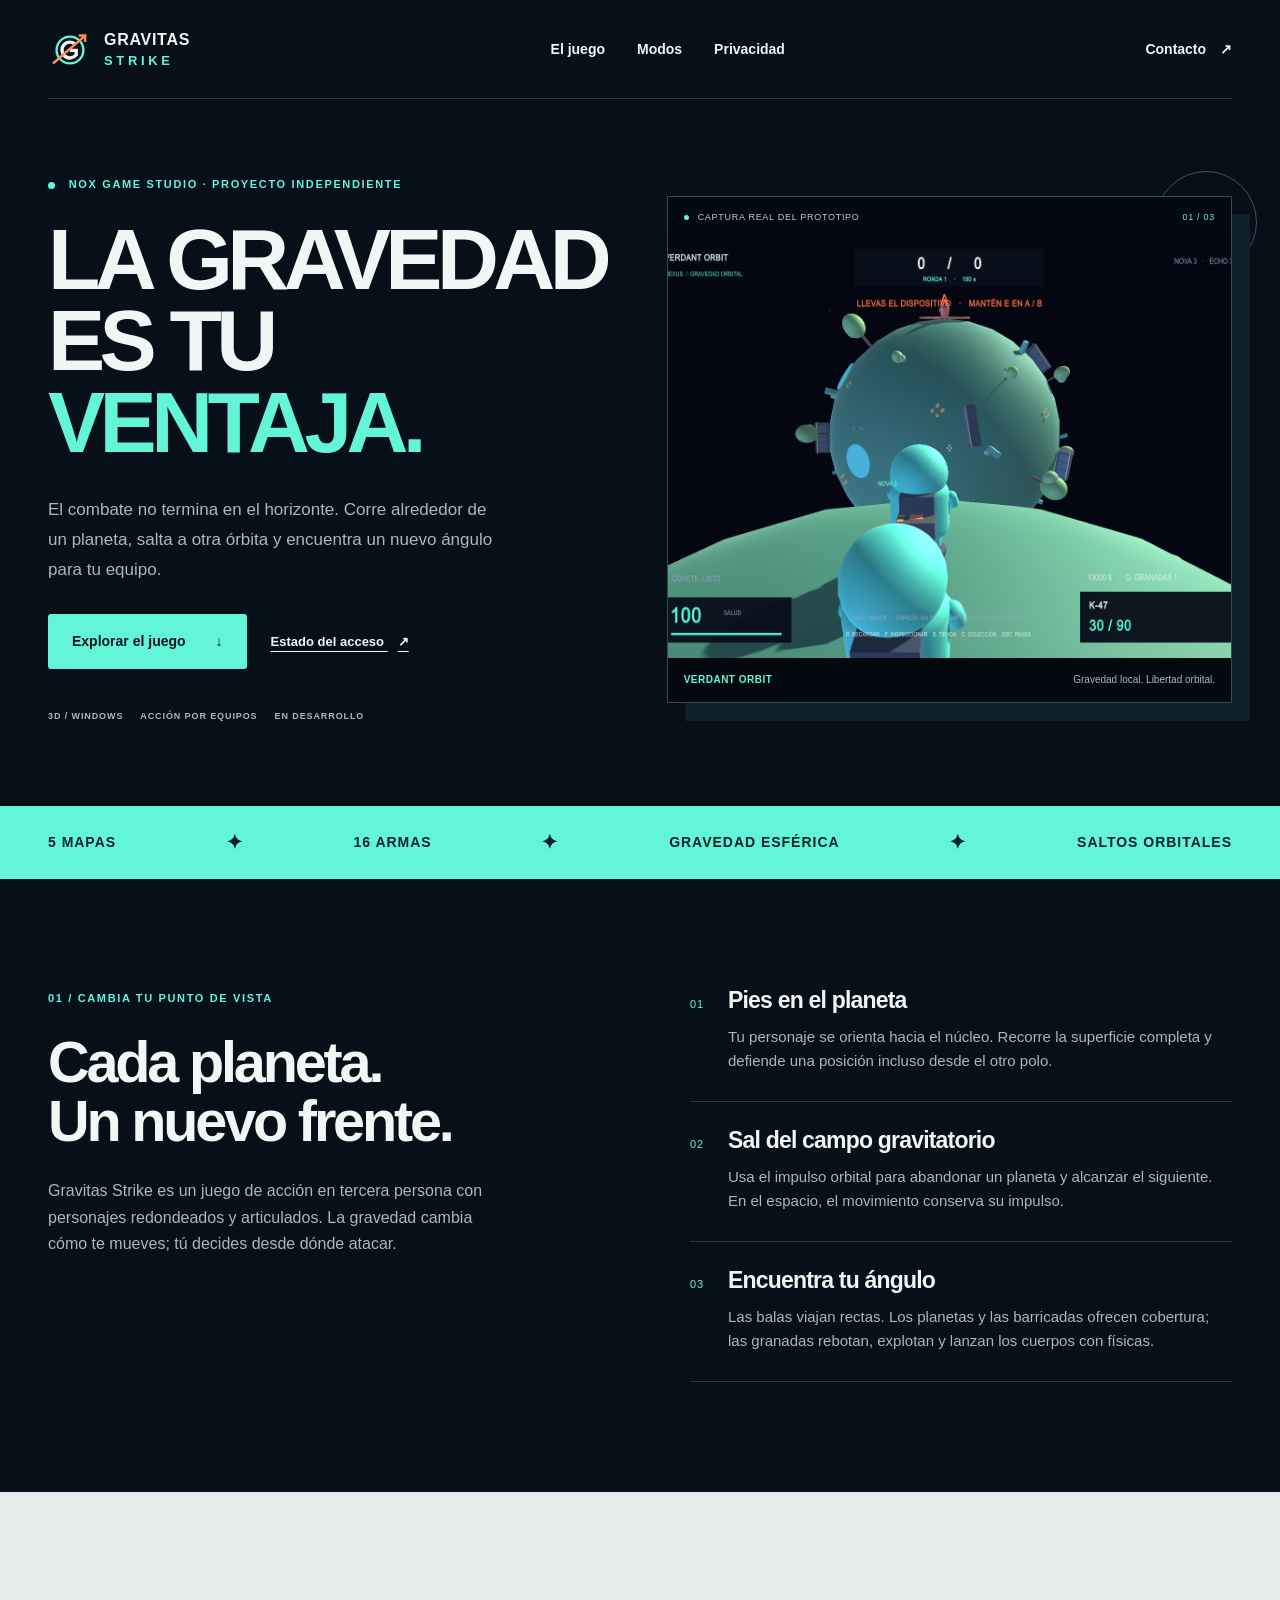
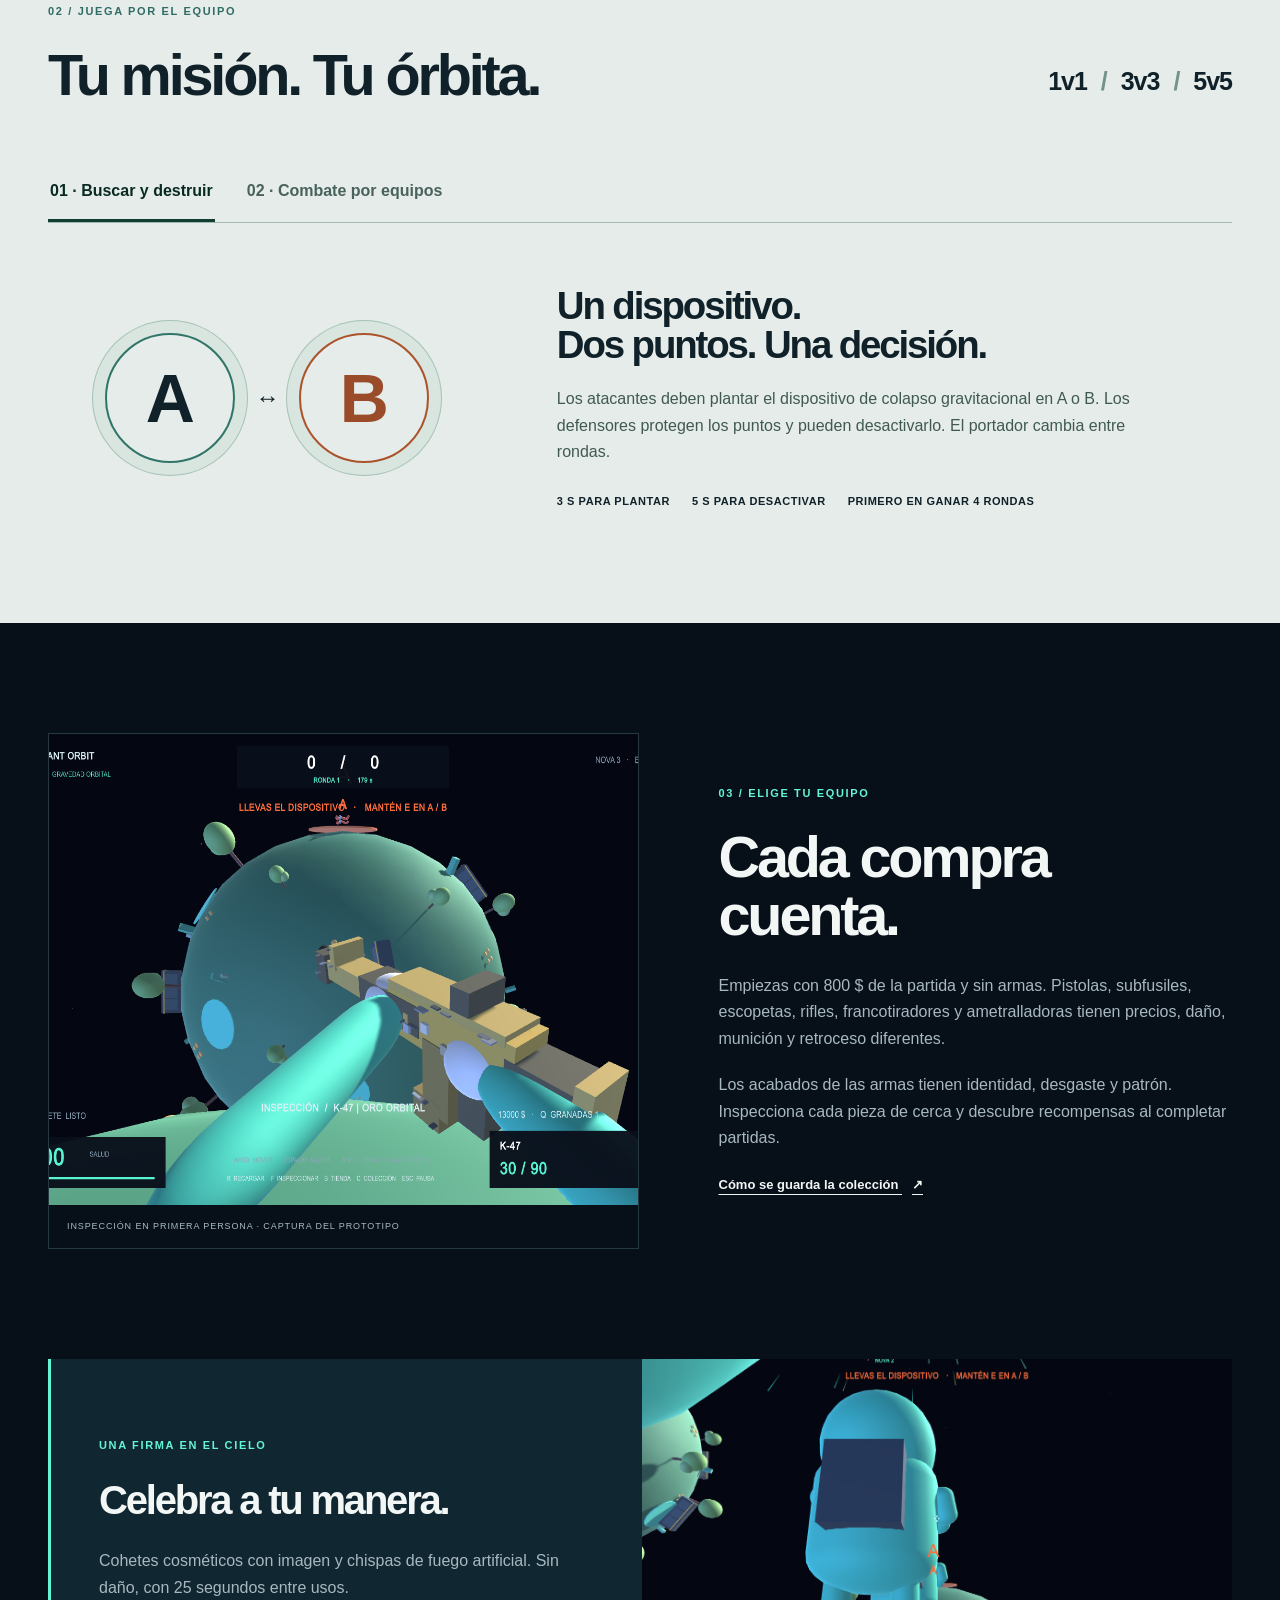
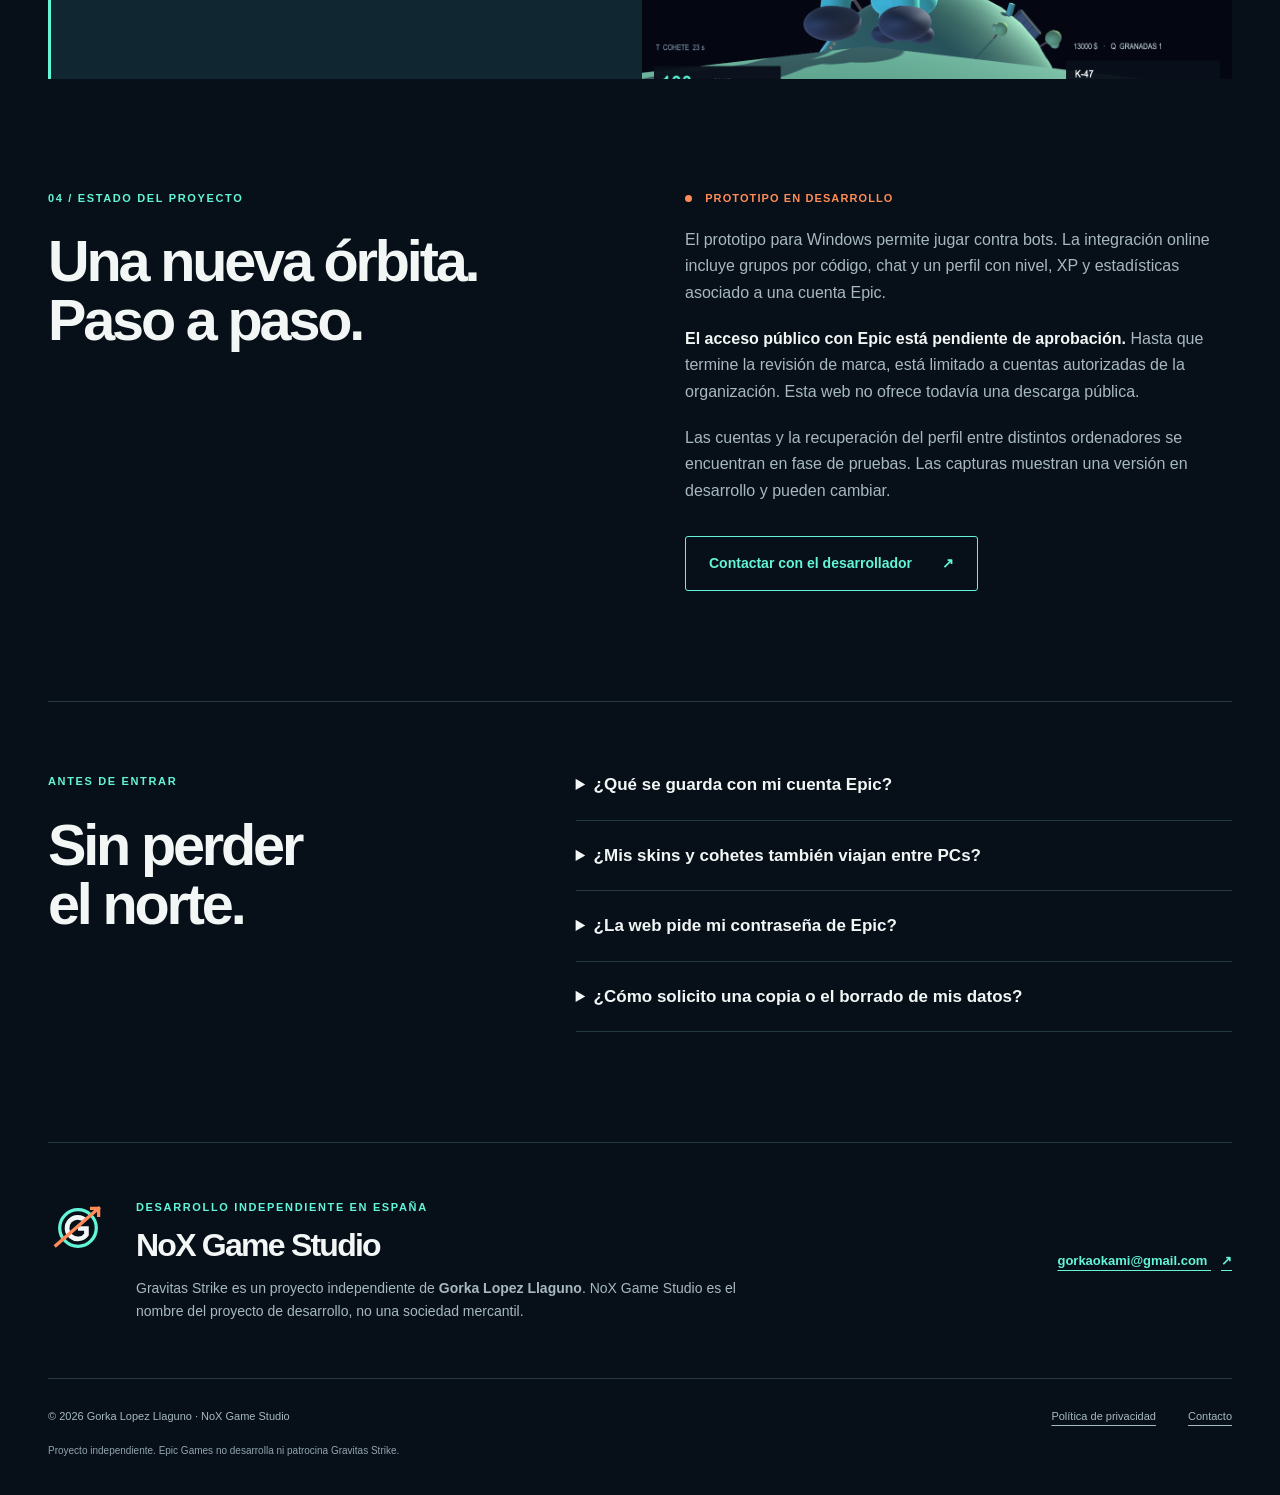
==== index.html @ f0f6542c "Publish Gravitas Strike website and privacy policy" ====
<!doctype html>
<html lang="es">
<head>
  <meta charset="utf-8">
  <meta name="viewport" content="width=device-width, initial-scale=1">
  <meta name="theme-color" content="#071019">
  <title>Gravitas Strike — Combate en otra órbita</title>
  <meta name="description" content="Gravitas Strike, el juego 3D de NoX Game Studio: gravedad esférica, saltos entre planetas y combate táctico por equipos. Prototipo independiente para Windows.">
  <link rel="canonical" href="https://gravitas-strike.duckdns.org/">
  <meta property="og:title" content="Gravitas Strike — Combate en otra órbita">
  <meta property="og:description" content="Encuentra tu ángulo. Salta entre planetas. Juega por el equipo. Un proyecto independiente de NoX Game Studio.">
  <meta property="og:type" content="website">
  <meta property="og:url" content="https://gravitas-strike.duckdns.org/">
  <meta property="og:image" content="https://gravitas-strike.duckdns.org/assets/match.png">
  <link rel="icon" href="assets/gravitas-mark.svg" type="image/svg+xml">
  <link rel="stylesheet" href="styles.css">
  <script src="site.js" defer></script>
</head>
<body>
  <a class="skip" href="#contenido">Saltar al contenido</a>
  <header class="site-header wrap">
    <a class="brand" href="./" aria-label="Gravitas Strike, inicio"><img src="assets/gravitas-mark.svg" width="44" height="44" alt=""><span>GRAVITAS<span>STRIKE</span></span></a>
    <nav aria-label="Navegación principal"><a href="#juego">El juego</a><a href="#modos">Modos</a><a href="privacidad.html">Privacidad</a></nav>
    <a class="header-contact" href="mailto:gorkaokami@gmail.com">Contacto <span aria-hidden="true">↗</span></a>
  </header>
  <main id="contenido">
    <section class="hero wrap" aria-labelledby="hero-title">
      <div class="hero-copy">
        <p class="eyebrow"><span class="signal" aria-hidden="true"></span> NOX GAME STUDIO · PROYECTO INDEPENDIENTE</p>
        <h1 id="hero-title">LA GRAVEDAD<br>ES TU<br><em>VENTAJA.</em></h1>
        <p class="intro">El combate no termina en el horizonte. Corre alrededor de un planeta, salta a otra órbita y encuentra un nuevo ángulo para tu equipo.</p>
        <div class="hero-actions"><a class="button primary" href="#juego">Explorar el juego <span aria-hidden="true">↓</span></a><a class="text-link" href="#acceso">Estado del acceso <span aria-hidden="true">↗</span></a></div>
        <div class="hero-meta"><span>3D / WINDOWS</span><span>ACCIÓN POR EQUIPOS</span><span>EN DESARROLLO</span></div>
      </div>
      <figure class="hero-visual">
        <div class="image-label"><span class="signal" aria-hidden="true"></span> CAPTURA REAL DEL PROTOTIPO <span>01 / 03</span></div>
        <img src="assets/match.png" alt="Personajes de Gravitas Strike saltando entre dos planetas esféricos con árboles y barricadas" width="1280" height="900" fetchpriority="high">
        <figcaption><span>VERDANT ORBIT</span><span>Gravedad local. Libertad orbital.</span></figcaption>
      </figure>
    </section>
    <div class="ticker" aria-label="Características principales"><div class="wrap"><span>5 MAPAS</span><i aria-hidden="true">✦</i><span>16 ARMAS</span><i aria-hidden="true">✦</i><span>GRAVEDAD ESFÉRICA</span><i aria-hidden="true">✦</i><span>SALTOS ORBITALES</span></div></div>
    <section id="juego" class="section wrap gravity" aria-labelledby="gravity-title">
      <div class="section-intro"><p class="eyebrow">01 / CAMBIA TU PUNTO DE VISTA</p><h2 id="gravity-title">Cada planeta.<br>Un nuevo frente.</h2><p>Gravitas Strike es un juego de acción en tercera persona con personajes redondeados y articulados. La gravedad cambia cómo te mueves; tú decides desde dónde atacar.</p></div>
      <ol class="mechanics">
        <li><span class="step">01</span><div><h3>Pies en el planeta</h3><p>Tu personaje se orienta hacia el núcleo. Recorre la superficie completa y defiende una posición incluso desde el otro polo.</p></div></li>
        <li><span class="step">02</span><div><h3>Sal del campo gravitatorio</h3><p>Usa el impulso orbital para abandonar un planeta y alcanzar el siguiente. En el espacio, el movimiento conserva su impulso.</p></div></li>
        <li><span class="step">03</span><div><h3>Encuentra tu ángulo</h3><p>Las balas viajan rectas. Los planetas y las barricadas ofrecen cobertura; las granadas rebotan, explotan y lanzan los cuerpos con físicas.</p></div></li>
      </ol>
    </section>
    <section id="modos" class="section mode-section" aria-labelledby="modes-title">
      <div class="wrap">
        <div class="section-heading"><div><p class="eyebrow">02 / JUEGA POR EL EQUIPO</p><h2 id="modes-title">Tu misión. Tu órbita.</h2></div><p class="squad-sizes">1v1 <span>/</span> 3v3 <span>/</span> 5v5</p></div>
        <div class="mode-tabs" role="tablist" aria-label="Modos de juego"><button id="tab-sabotage" type="button" role="tab" aria-selected="true" aria-controls="mode-sabotage" data-mode="sabotage">01 · Buscar y destruir</button><button id="tab-combat" type="button" role="tab" aria-selected="false" aria-controls="mode-combat" tabindex="-1" data-mode="combat">02 · Combate por equipos</button></div>
        <div class="mode-panel" id="mode-sabotage" role="tabpanel" aria-labelledby="tab-sabotage"><div class="mode-symbol" aria-hidden="true"><span>A</span><i>↔</i><span>B</span></div><div><h3>Un dispositivo.<br>Dos puntos. Una decisión.</h3><p>Los atacantes deben plantar el dispositivo de colapso gravitacional en A o B. Los defensores protegen los puntos y pueden desactivarlo. El portador cambia entre rondas.</p><div class="mode-details"><span>3 s para plantar</span><span>5 s para desactivar</span><span>Primero en ganar 4 rondas</span></div></div></div>
        <div class="mode-panel" id="mode-combat" role="tabpanel" aria-labelledby="tab-combat" hidden><div class="mode-symbol combat-symbol" aria-hidden="true"><span>20</span></div><div><h3>Vuelve a la acción.<br>Suma por tu equipo.</h3><p>Un modo directo con reapariciones para practicar movimiento, armas y rutas entre planetas. La partida termina al alcanzar 20 bajas de equipo o al agotarse el tiempo.</p><div class="mode-details"><span>Reaparición en 4 s</span><span>Hasta 5 minutos</span><span>Bots en el prototipo</span></div></div></div>
      </div>
    </section>
    <section class="section wrap arsenal" aria-labelledby="arsenal-title">
      <figure class="detail-visual"><img src="assets/inspect.png" alt="Inspección de un rifle con acabado azul en primera persona dentro de Gravitas Strike" width="1280" height="900" loading="lazy"><figcaption>INSPECCIÓN EN PRIMERA PERSONA · CAPTURA DEL PROTOTIPO</figcaption></figure>
      <div><p class="eyebrow">03 / ELIGE TU EQUIPO</p><h2 id="arsenal-title">Cada compra<br>cuenta.</h2><p>Empiezas con 800 $ de la partida y sin armas. Pistolas, subfusiles, escopetas, rifles, francotiradores y ametralladoras tienen precios, daño, munición y retroceso diferentes.</p><p>Los acabados de las armas tienen identidad, desgaste y patrón. Inspecciona cada pieza de cerca y descubre recompensas al completar partidas.</p><a class="text-link" href="#preguntas">Cómo se guarda la colección <span aria-hidden="true">↗</span></a></div>
    </section>
    <section class="cosmetic-banner wrap" aria-labelledby="cosmetic-title"><div><p class="eyebrow">UNA FIRMA EN EL CIELO</p><h2 id="cosmetic-title">Celebra a tu manera.</h2><p>Cohetes cosméticos con imagen y chispas de fuego artificial. Sin daño, con 25 segundos entre usos.</p></div><img src="assets/firework.png" alt="Fuego artificial cosmético iluminando el cielo de un mapa de Gravitas Strike" width="1280" height="900" loading="lazy"></section>
    <section class="section wrap access" id="acceso" aria-labelledby="access-title"><div><p class="eyebrow">04 / ESTADO DEL PROYECTO</p><h2 id="access-title">Una nueva órbita.<br>Paso a paso.</h2></div><div class="access-copy"><p class="status"><span class="signal amber" aria-hidden="true"></span> PROTOTIPO EN DESARROLLO</p><p>El prototipo para Windows permite jugar contra bots. La integración online incluye grupos por código, chat y un perfil con nivel, XP y estadísticas asociado a una cuenta Epic.</p><p><strong>El acceso público con Epic está pendiente de aprobación.</strong> Hasta que termine la revisión de marca, está limitado a cuentas autorizadas de la organización. Esta web no ofrece todavía una descarga pública.</p><p>Las cuentas y la recuperación del perfil entre distintos ordenadores se encuentran en fase de pruebas. Las capturas muestran una versión en desarrollo y pueden cambiar.</p><a class="button secondary" href="mailto:gorkaokami@gmail.com?subject=Gravitas%20Strike%20-%20Contacto">Contactar con el desarrollador <span aria-hidden="true">↗</span></a></div></section>
    <section class="section wrap faq" id="preguntas" aria-labelledby="faq-title"><div><p class="eyebrow">ANTES DE ENTRAR</p><h2 id="faq-title">Sin perder<br>el norte.</h2></div><div>
      <details><summary>¿Qué se guarda con mi cuenta Epic?</summary><p>El sistema de perfil está preparado para sincronizar nombre visible, nivel, XP y estadísticas mediante Epic Online Services. Para recuperar el progreso en otro PC, el guardado debe haberse sincronizado. La recuperación real entre dispositivos todavía está en pruebas.</p></details>
      <details><summary>¿Mis skins y cohetes también viajan entre PCs?</summary><p>En esta versión, la colección se guarda localmente y cada cuenta tiene su inventario separado. Las skins, los cofres y los cohetes todavía no se sincronizan entre ordenadores.</p></details>
      <details><summary>¿La web pide mi contraseña de Epic?</summary><p>No. Esta web es informativa. El acceso del juego se realiza a través de Epic. No envíes contraseñas ni códigos de acceso al correo de soporte.</p></details>
      <details><summary>¿Cómo solicito una copia o el borrado de mis datos?</summary><p>Escribe a <a href="mailto:gorkaokami@gmail.com?subject=Gravitas%20Strike%20-%20Privacidad">gorkaokami@gmail.com</a> indicando «Gravitas Strike · Privacidad». Consulta el procedimiento y los límites del borrado en la <a href="privacidad.html#derechos">política de privacidad</a>.</p></details>
    </div></section>
    <section class="about wrap" aria-labelledby="about-title"><img src="assets/gravitas-mark.svg" width="60" height="60" alt=""><div><p class="eyebrow">DESARROLLO INDEPENDIENTE EN ESPAÑA</p><h2 id="about-title">NoX Game Studio</h2><p>Gravitas Strike es un proyecto independiente de <strong>Gorka Lopez Llaguno</strong>. NoX Game Studio es el nombre del proyecto de desarrollo, no una sociedad mercantil.</p></div><a class="text-link" href="mailto:gorkaokami@gmail.com">gorkaokami@gmail.com <span aria-hidden="true">↗</span></a></section>
  </main>
  <footer class="site-footer wrap"><span>© 2026 Gorka Lopez Llaguno · NoX Game Studio</span><a href="privacidad.html">Política de privacidad</a><a href="mailto:gorkaokami@gmail.com">Contacto</a><span class="footer-note">Proyecto independiente. Epic Games no desarrolla ni patrocina Gravitas Strike.</span></footer>
</body>
</html>
---- styles.css ----
@charset "UTF-8";
:root{color-scheme:dark;--bg:#071019;--ink:#f2f6f5;--muted:#a8b8c1;--cyan:#63f5d8;--orange:#ff8c58;--line:#263841;--panel:#0c1b25;--max:1280px;font-family:Arial,Helvetica,sans-serif}
*{box-sizing:border-box}html{scroll-behavior:smooth;scroll-padding-top:32px}body{margin:0;background:var(--bg);color:var(--ink);font-size:16px;line-height:1.65}a{color:inherit;text-underline-offset:5px}button{font:inherit}img{max-width:100%;height:auto;display:block}p{margin:0 0 20px}h1,h2,h3{margin:0;font-weight:800;letter-spacing:-.055em;line-height:1.02}h2{font-size:clamp(36px,4.5vw,64px);margin:0 0 28px}h3{font-size:28px}em{font-style:normal;color:var(--cyan)}.wrap{width:min(var(--max),calc(100% - 96px));margin:auto}.section{padding-top:110px;padding-bottom:110px}a:focus-visible,button:focus-visible,summary:focus-visible{outline:3px solid var(--orange);outline-offset:6px}.skip{position:absolute;left:16px;top:-100px;background:var(--cyan);color:var(--bg);padding:12px;z-index:20}.skip:focus{top:12px}.site-header{display:flex;align-items:center;justify-content:space-between;gap:30px;padding-top:28px;padding-bottom:26px;border-bottom:1px solid var(--line)}.brand{display:flex;align-items:center;gap:12px;text-decoration:none;font-size:16px;letter-spacing:.045em;font-weight:900;line-height:1.05}.brand span span{display:block;color:var(--cyan);font-size:13px;letter-spacing:.28em;margin-top:5px}.site-header nav{display:flex;gap:32px}.site-header nav a,.header-contact{text-decoration:none;font-size:14px;font-weight:700}.site-header nav a:hover,.header-contact:hover{color:var(--cyan)}.header-contact span{padding-left:10px}.hero{display:grid;grid-template-columns:1.02fr 1fr;align-items:center;gap:42px;padding-top:76px;padding-bottom:82px}.eyebrow{font-size:11px;font-weight:700;line-height:1.7;letter-spacing:.15em;color:var(--cyan);margin-bottom:25px}.signal{display:inline-block;width:7px;height:7px;border-radius:50%;background:var(--cyan);margin-right:9px;vertical-align:middle}.hero h1{font-size:clamp(48px,6.7vw,94px);letter-spacing:-.065em;line-height:.95;margin-bottom:32px}.intro{font-size:17px;line-height:1.75;max-width:460px;color:var(--muted)}.hero-actions{display:flex;align-items:center;gap:24px;flex-wrap:wrap;margin-top:30px}.button{display:inline-flex;align-items:center;justify-content:space-between;gap:30px;padding:15px 23px;font-size:14px;font-weight:700;text-decoration:none;border:1px solid transparent;border-radius:3px;transition:background .15s}.primary{background:var(--cyan);color:#07151b}.primary:hover{background:#bcffed}.secondary{border-color:var(--cyan);color:var(--cyan)}.secondary:hover{background:#153239}.text-link{font-size:13px;font-weight:700;display:inline-block}.text-link span{padding-left:10px}.hero-meta{display:flex;gap:17px;flex-wrap:wrap;font-size:9px;font-weight:700;letter-spacing:.1em;color:var(--muted);margin-top:40px}.hero-visual{margin:0;background:#03090f;border:1px solid #304c55;box-shadow:18px 18px 0 #0e202b;position:relative}.hero-visual:before{content:"";position:absolute;width:100px;height:100px;border:1px solid #36545e;border-radius:50%;top:-26px;right:-26px;z-index:-1}.image-label{padding:13px 16px;color:#bdcad0;font-size:9px;letter-spacing:.08em;display:flex;align-items:center}.image-label .signal{width:5px;height:5px}.image-label>span:last-child{margin-left:auto;color:var(--cyan)}.hero-visual img{width:100%;height:420px;object-fit:cover;object-position:50% 45%}.hero-visual figcaption{display:flex;justify-content:space-between;padding:14px 16px;gap:20px;font-size:10px;color:var(--muted)}.hero-visual figcaption span:first-child{color:var(--cyan);font-weight:700;letter-spacing:.05em}.ticker{background:var(--cyan);color:#092228;padding:20px 0;font-weight:900;font-size:14px;letter-spacing:.07em}.ticker .wrap{display:flex;justify-content:space-between;align-items:center;gap:18px}.ticker i{font-style:normal;font-size:20px}.gravity{display:grid;grid-template-columns:1fr 1fr;gap:100px}.section-intro>p:last-child{max-width:440px;color:var(--muted)}.mechanics{list-style:none;padding:0;margin:0}.mechanics li{display:flex;gap:24px;padding:27px 0;border-bottom:1px solid var(--line)}.mechanics li:first-child{padding-top:0}.step{color:var(--cyan);font-size:11px;letter-spacing:.08em;padding-top:6px}.mechanics h3{font-size:23px;letter-spacing:-.035em;margin-bottom:12px}.mechanics p{color:var(--muted);font-size:15px;margin:0}.mode-section{background:#e5ece9;color:#102129}.mode-section .eyebrow{color:#316b65}.section-heading{display:flex;justify-content:space-between;align-items:end;gap:20px}.squad-sizes{font-size:25px;font-weight:800;letter-spacing:-.04em;white-space:nowrap;margin-bottom:30px}.squad-sizes span{color:#72928c;padding:0 8px}.mode-tabs{display:flex;margin-top:30px;border-bottom:1px solid #a2b8b2;gap:30px}.mode-tabs button{background:transparent;border:0;border-bottom:3px solid transparent;padding:15px 2px;color:#49625d;font-weight:700;text-align:left;cursor:pointer}.mode-tabs button[aria-selected=true]{color:#092a23;border-bottom-color:#123e31}.mode-panel{padding:60px 0 0;display:grid;grid-template-columns:.65fr 1fr;gap:70px;align-items:center}.mode-panel[hidden]{display:none}.mode-panel h3{font-size:clamp(28px,3vw,43px);margin-bottom:22px}.mode-panel p{color:#405952;max-width:580px}.mode-symbol{display:flex;align-items:center;justify-content:center;gap:20px;min-height:230px}.mode-symbol span{display:grid;place-items:center;width:130px;height:130px;border:2px solid #317569;border-radius:50%;font-size:68px;font-weight:800;box-shadow:0 0 0 12px #d9e5df,0 0 0 13px #a6c2b6}.mode-symbol span:last-child{border-color:#ad532c;color:#9a4b29}.mode-symbol i{font-size:24px;font-style:normal;z-index:1}.combat-symbol span{width:190px;height:190px}.mode-details{display:flex;flex-wrap:wrap;gap:12px 22px;font-size:11px;font-weight:700;text-transform:uppercase;letter-spacing:.05em;margin-top:26px}.arsenal{display:grid;grid-template-columns:1.15fr 1fr;gap:80px;align-items:center}.arsenal p:not(.eyebrow){color:var(--muted)}.detail-visual{margin:0;border:1px solid var(--line)}.detail-visual img{width:100%;aspect-ratio:1.25;object-fit:cover}.detail-visual figcaption{padding:14px 18px;font-size:9px;color:var(--muted);letter-spacing:.1em}.cosmetic-banner{background:#102630;display:grid;grid-template-columns:1fr 1fr;align-items:center;border-left:3px solid var(--cyan)}.cosmetic-banner>div{padding:46px 48px}.cosmetic-banner h2{font-size:40px}.cosmetic-banner p:not(.eyebrow){color:var(--muted);margin-bottom:0}.cosmetic-banner img{height:320px;width:100%;object-fit:cover}.access{display:grid;grid-template-columns:1fr 1fr;gap:90px}.access-copy{color:var(--muted)}.access-copy strong{color:var(--ink);font-weight:600}.status{color:var(--orange);font-size:11px;letter-spacing:.1em;font-weight:700}.amber{background:var(--orange)}.access-copy .button{margin-top:12px}.faq{border-top:1px solid var(--line);display:grid;grid-template-columns:.8fr 1.2fr;gap:90px;padding-top:70px}.faq details{border-bottom:1px solid var(--line);padding:22px 0}.faq details:first-child{padding-top:0}.faq summary{font-size:17px;line-height:1.5;font-weight:600;cursor:pointer}.faq details p{color:var(--muted);font-size:15px;margin:18px 0 0}.faq details a{color:var(--cyan)}.about{display:grid;grid-template-columns:auto 1fr auto;gap:28px;align-items:start;border-top:1px solid var(--line);padding:55px 0}.about h2{font-size:32px;margin-bottom:15px}.about .eyebrow{margin-bottom:12px}.about p:last-child{max-width:610px;font-size:14px;color:var(--muted);margin:0}.about .text-link{align-self:center;color:var(--cyan)}.site-footer{border-top:1px solid var(--line);display:flex;flex-wrap:wrap;gap:18px 32px;padding-top:28px;padding-bottom:36px;font-size:11px;color:var(--muted)}.site-footer>span:first-child{margin-right:auto}.footer-note{width:100%;font-size:10px;color:#91a4b0}.legal-header{padding:70px 0 50px;border-bottom:1px solid var(--line)}.legal-header h1{font-size:clamp(42px,6vw,80px);margin:0 0 28px;max-width:900px}.legal-header .intro{max-width:760px}.legal-header .updated{font-size:12px;color:var(--cyan);margin:28px 0 0}.legal-layout{display:grid;grid-template-columns:240px 1fr;gap:65px;padding:60px 0 90px}.legal-toc{align-self:start;position:sticky;top:30px;font-size:13px}.legal-toc p{font-size:10px;letter-spacing:.13em;color:var(--cyan);font-weight:700}.legal-toc a{display:block;text-decoration:none;color:var(--muted);margin:13px 0;line-height:1.5}.legal-toc a:hover{color:var(--cyan)}.legal-content{min-width:0;max-width:850px}.legal-content section{margin-bottom:55px;scroll-margin-top:30px}.legal-content h2{font-size:29px;margin-bottom:20px;letter-spacing:-.035em}.legal-content h3{font-size:20px;line-height:1.3;letter-spacing:-.02em;margin:25px 0 13px}.legal-content p,.legal-content li{color:var(--muted);font-size:15px;line-height:1.8}.legal-content ul{padding-left:22px}.legal-content li{margin:10px 0}.legal-content strong{color:var(--ink)}.legal-content a{color:var(--cyan);overflow-wrap:anywhere}.legal-summary{padding:28px;background:var(--panel);border-left:3px solid var(--cyan);margin-bottom:44px}.legal-summary p:last-child{margin-bottom:0}.data-list{display:grid;grid-template-columns:1fr;gap:0}.data-item{border-top:1px solid var(--line);padding:18px 0}.data-item dt{font-weight:700;margin-bottom:8px}.data-item dd{margin:0;color:var(--muted);font-size:15px}.legal-note{border:1px solid var(--line);padding:20px}.legal-content code{font-size:12px;overflow-wrap:anywhere;color:#d7e6e7}.not-found{min-height:65vh;display:grid;align-content:center;gap:24px;max-width:800px}.not-found h1{font-size:clamp(45px,7vw,90px)}
@media(min-width:1500px){.hero h1{font-size:94px}}
@media(max-width:1050px){.wrap{width:calc(100% - 64px)}.hero{gap:28px}.hero-visual img{height:400px}.hero h1{font-size:65px}.hero .eyebrow{font-size:9px}.hero-actions{gap:17px}.gravity,.arsenal,.access,.faq{gap:45px}.mode-panel{gap:30px}.mode-symbol{gap:12px}.mode-symbol span{width:100px;height:100px;font-size:52px}.about{grid-template-columns:auto 1fr}.about .text-link{grid-column:2}.legal-layout{grid-template-columns:190px 1fr;gap:40px}}
@media(max-width:760px){.wrap{width:calc(100% - 40px)}.site-header{gap:14px;padding-top:20px;padding-bottom:20px;flex-wrap:wrap}.brand{font-size:13px}.brand img{width:36px;height:36px}.brand span span{font-size:10px}.header-contact{margin-left:auto;font-size:12px}.site-header nav{order:3;width:100%;justify-content:space-between;gap:18px;padding-top:12px}.site-header nav a{font-size:12px}.hero{grid-template-columns:1fr;padding-top:45px;padding-bottom:55px;gap:50px}.hero h1{font-size:clamp(53px,12vw,88px)}.intro{max-width:570px}.hero .eyebrow{font-size:10px}.hero-meta{margin-top:30px}.hero-visual{box-shadow:9px 9px 0 #0e202b}.hero-visual:before{display:none}.hero-visual img{height:auto;max-height:490px;aspect-ratio:1.3;object-fit:cover}.ticker{font-size:10px;padding:18px 0}.ticker .wrap{flex-wrap:wrap;justify-content:center;gap:12px 20px}.ticker i{font-size:12px}.ticker i:nth-of-type(2){display:none}.section{padding-top:65px;padding-bottom:65px}.gravity,.arsenal,.access,.faq{grid-template-columns:1fr;gap:32px}.section-intro>p:last-child{max-width:none}.section-heading{display:block}.squad-sizes{font-size:22px}.mode-tabs{gap:20px;margin-top:20px}.mode-tabs button{font-size:13px;max-width:50%}.mode-panel{grid-template-columns:1fr;gap:28px;padding-top:32px}.mode-symbol{min-height:150px}.mode-symbol span{width:104px;height:104px}.mode-panel h3{font-size:34px}.arsenal .detail-visual{order:2}.cosmetic-banner{grid-template-columns:1fr}.cosmetic-banner>div{padding:32px 25px}.cosmetic-banner h2{font-size:34px}.cosmetic-banner img{height:auto;aspect-ratio:1.8;object-fit:cover}.access-copy .button{gap:20px;font-size:12px}.faq h2 br{display:none}.about{gap:20px;padding:35px 0}.about img{width:44px;height:44px}.about h2{font-size:29px}.about .text-link{font-size:12px;overflow-wrap:anywhere}.site-footer{gap:16px 24px}.site-footer>span:first-child{width:100%}.legal-header{padding-top:45px;padding-bottom:30px}.legal-layout{grid-template-columns:1fr;gap:35px;padding-top:30px}.legal-toc{position:static;border-bottom:1px solid var(--line);padding-bottom:20px}.legal-toc a{display:inline-block;margin:5px 18px 6px 0;font-size:12px}.legal-content h2{font-size:27px}.legal-summary{padding:21px}.legal-content section{margin-bottom:40px}}
@media(prefers-reduced-motion:reduce){html{scroll-behavior:auto}*{transition:none!important}}
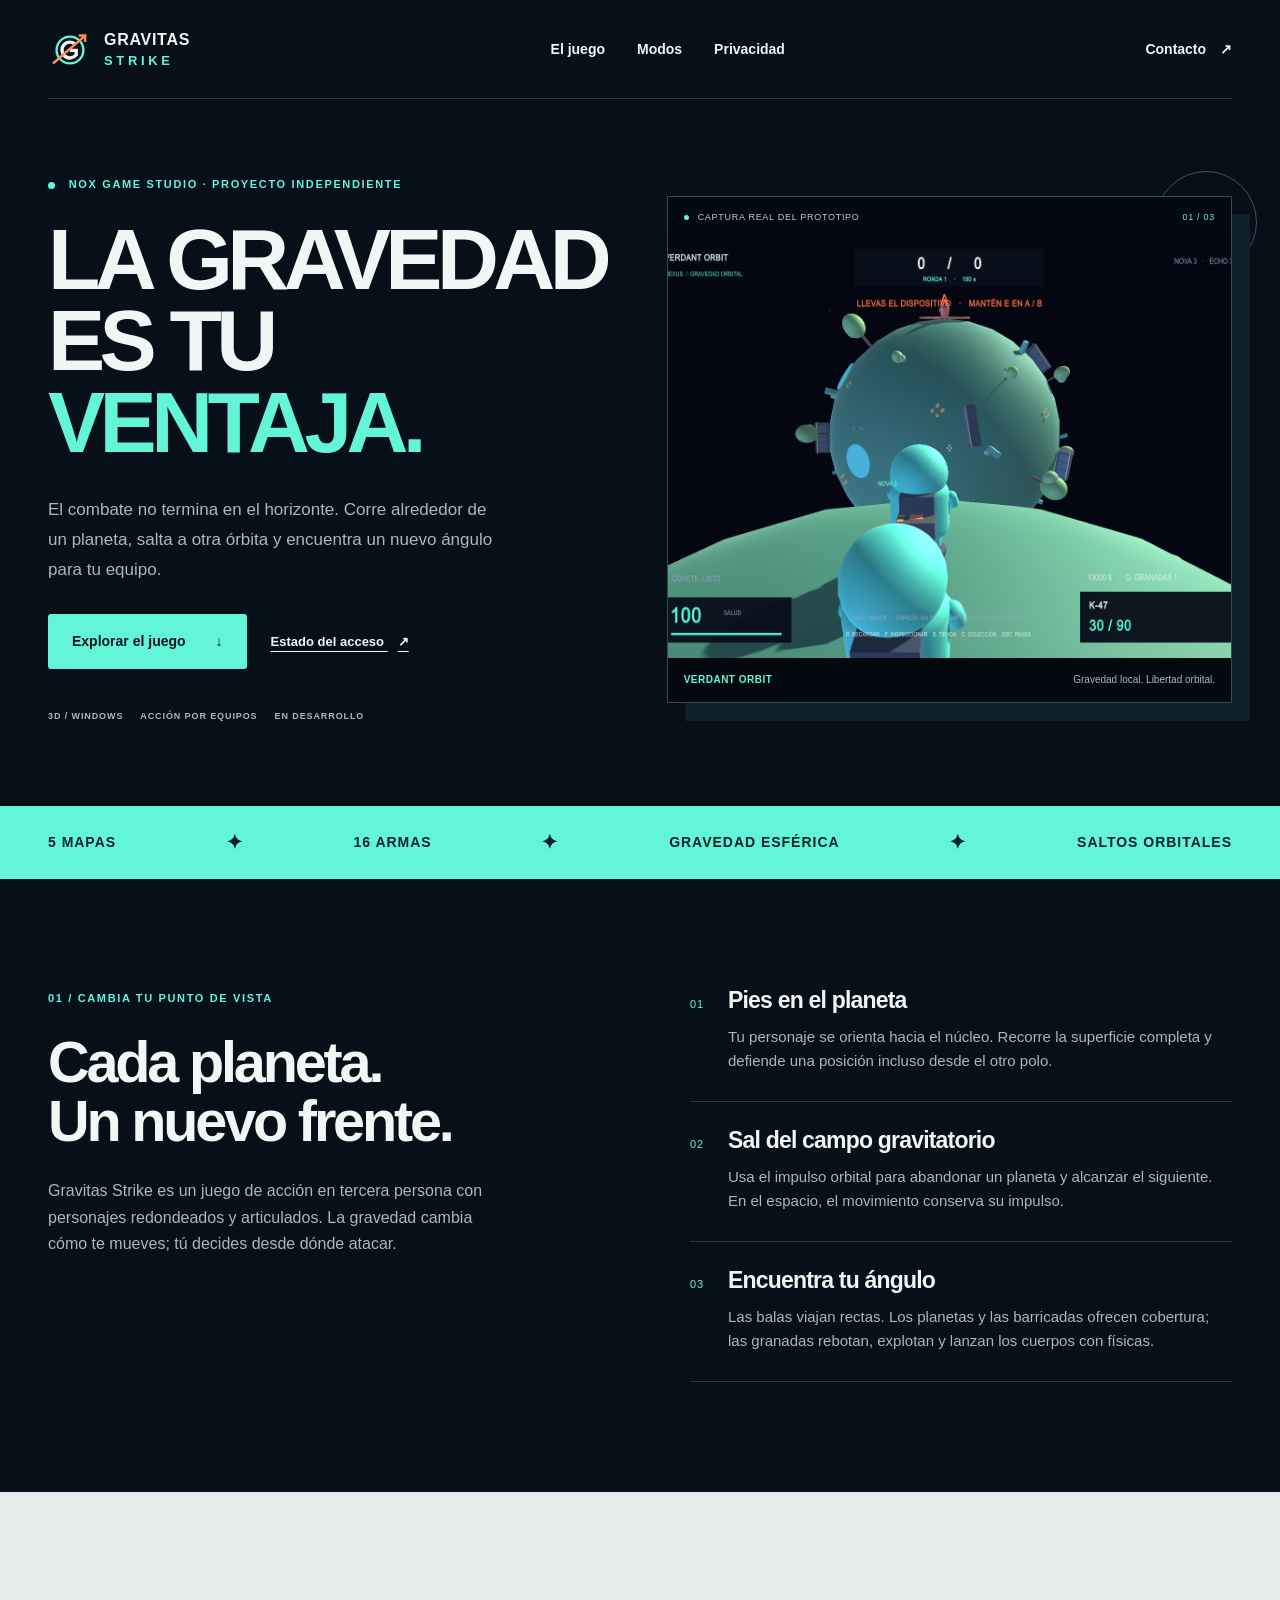
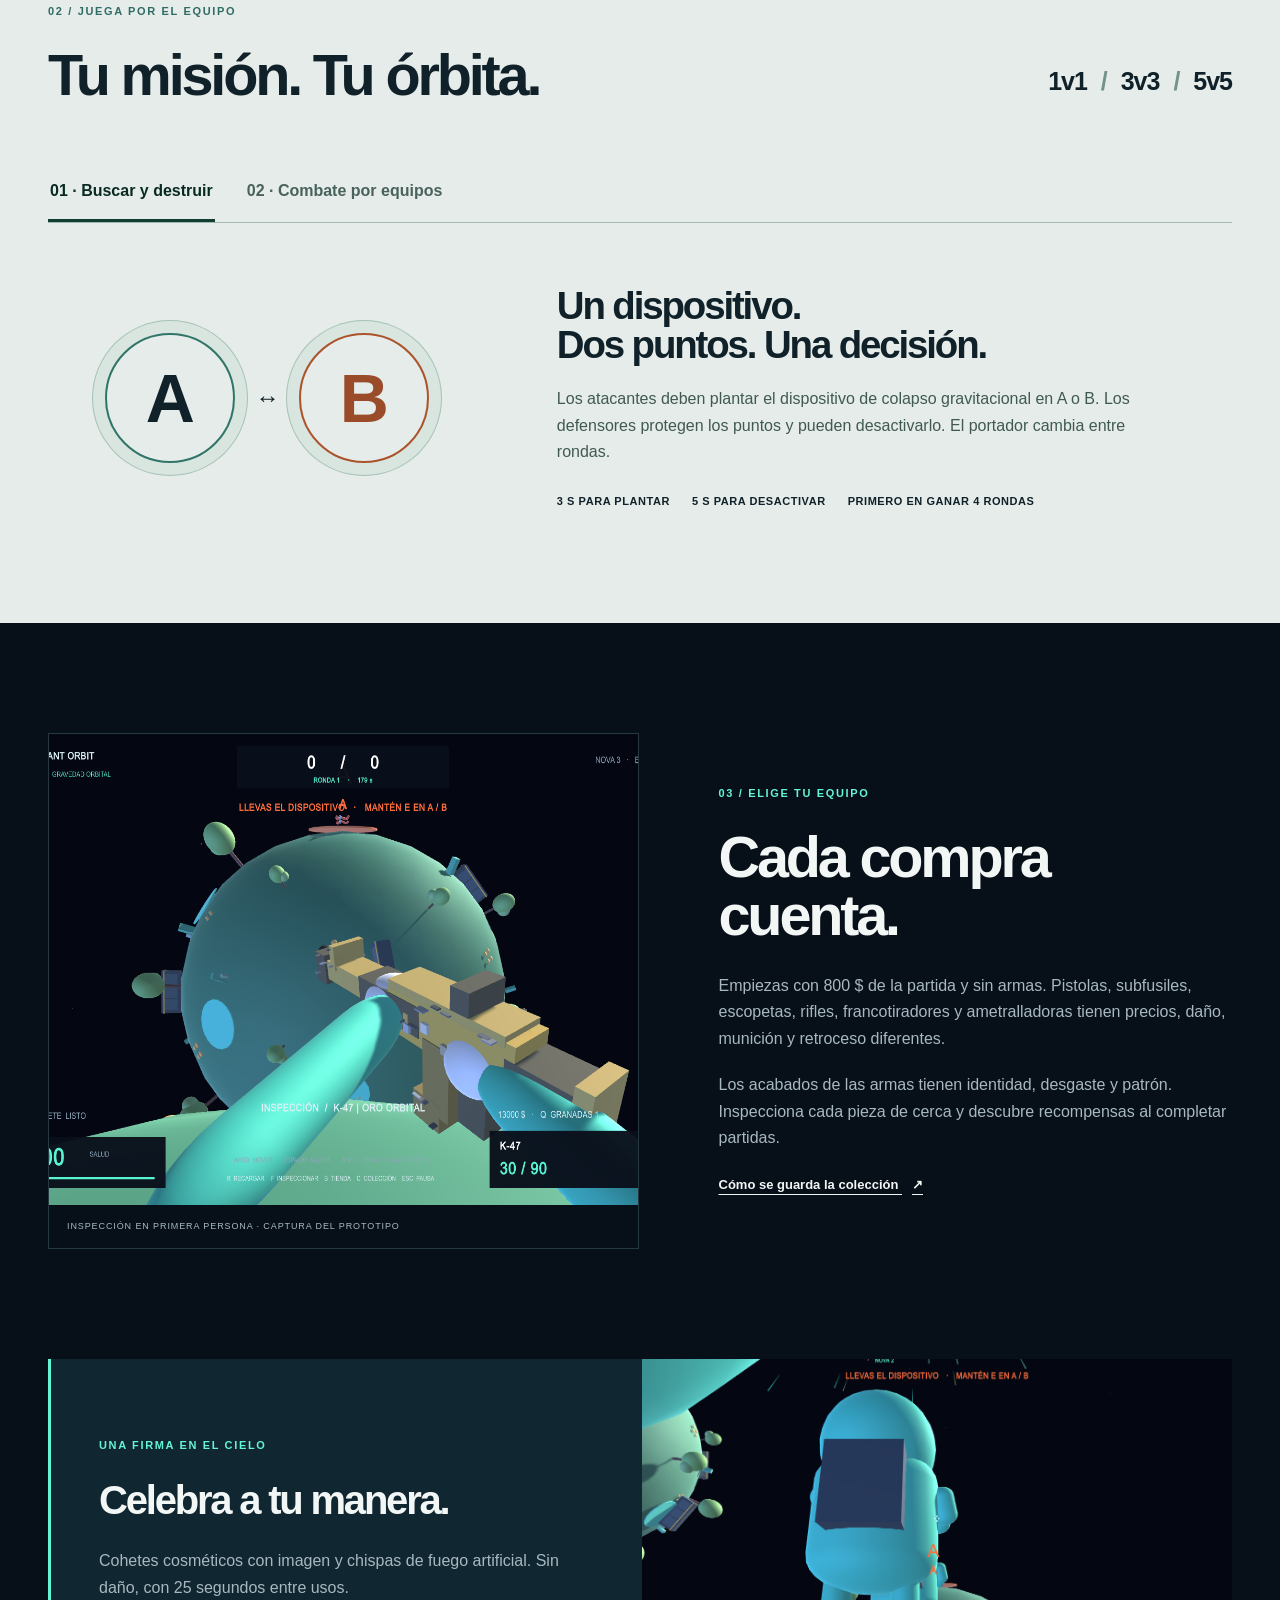
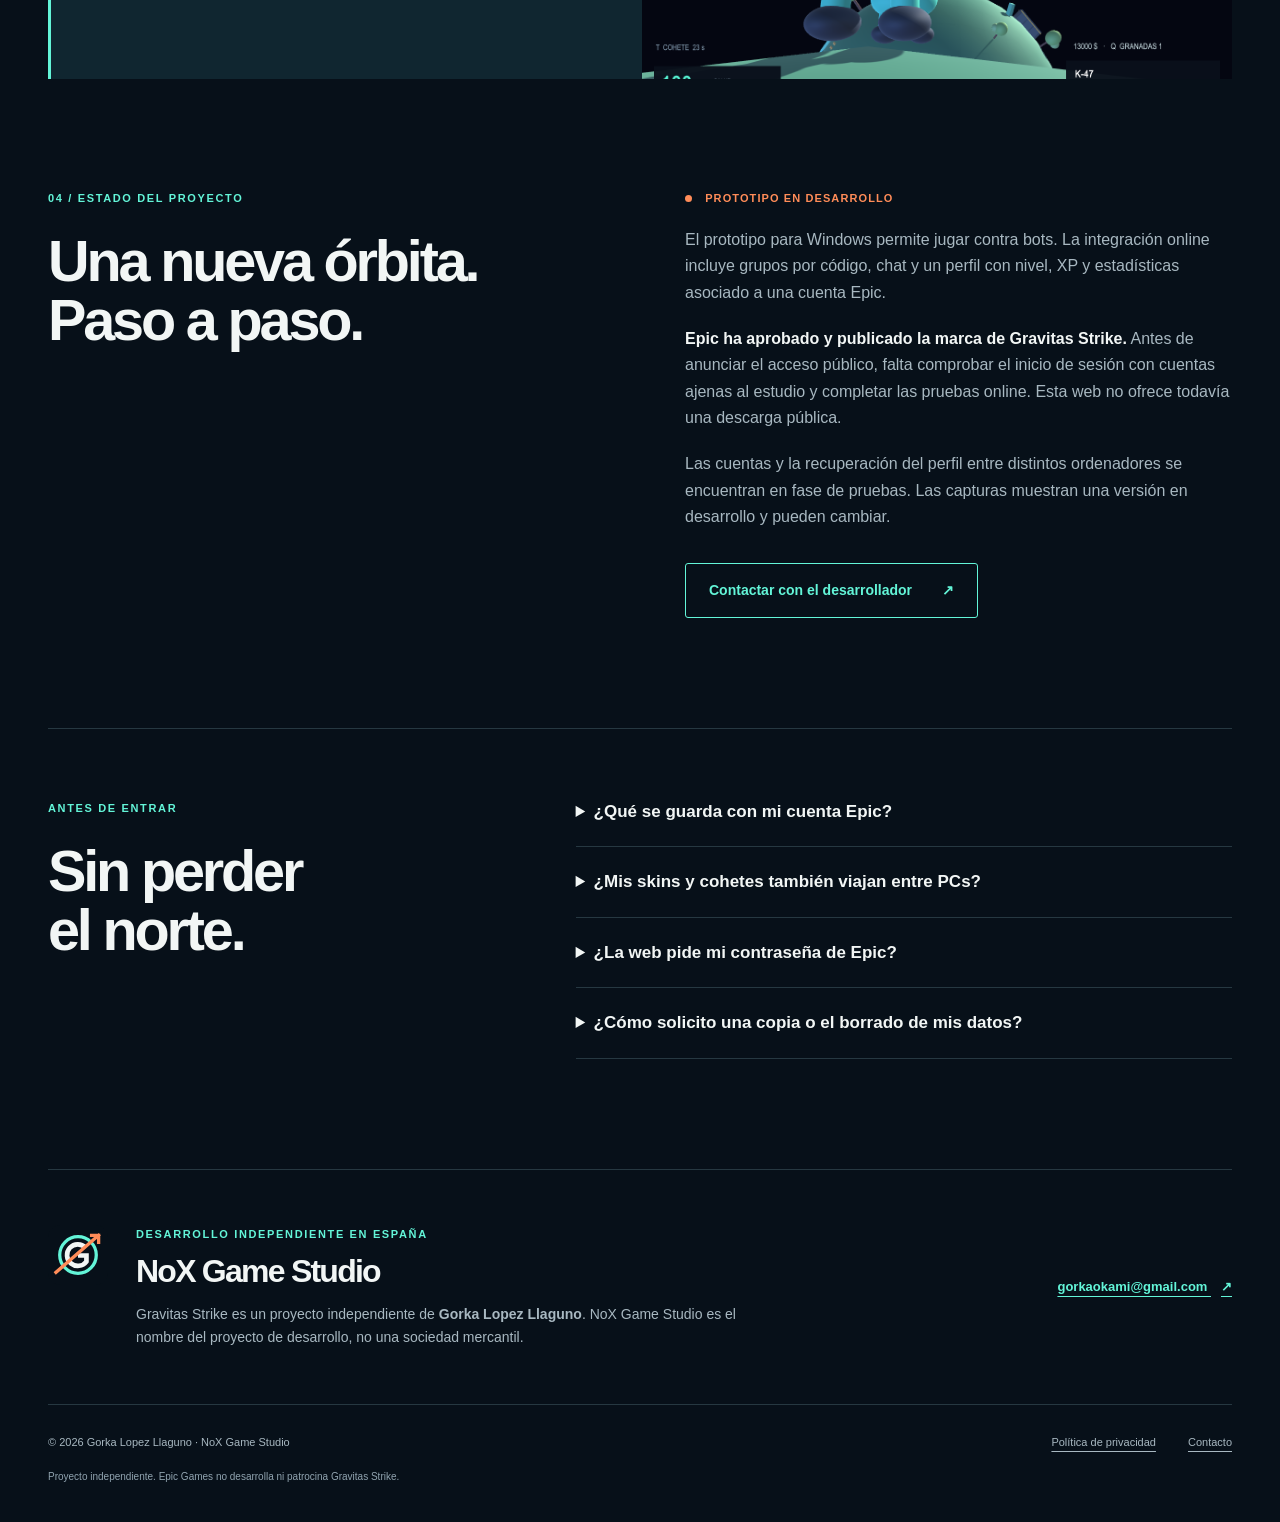
==== commit ba4e7861: "Document Epic brand approval and pending account validation" ====
--- a/index.html
+++ b/index.html
@@ -60,7 +60,7 @@
       <div><p class="eyebrow">03 / ELIGE TU EQUIPO</p><h2 id="arsenal-title">Cada compra<br>cuenta.</h2><p>Empiezas con 800 $ de la partida y sin armas. Pistolas, subfusiles, escopetas, rifles, francotiradores y ametralladoras tienen precios, daño, munición y retroceso diferentes.</p><p>Los acabados de las armas tienen identidad, desgaste y patrón. Inspecciona cada pieza de cerca y descubre recompensas al completar partidas.</p><a class="text-link" href="#preguntas">Cómo se guarda la colección <span aria-hidden="true">↗</span></a></div>
     </section>
     <section class="cosmetic-banner wrap" aria-labelledby="cosmetic-title"><div><p class="eyebrow">UNA FIRMA EN EL CIELO</p><h2 id="cosmetic-title">Celebra a tu manera.</h2><p>Cohetes cosméticos con imagen y chispas de fuego artificial. Sin daño, con 25 segundos entre usos.</p></div><img src="assets/firework.png" alt="Fuego artificial cosmético iluminando el cielo de un mapa de Gravitas Strike" width="1280" height="900" loading="lazy"></section>
-    <section class="section wrap access" id="acceso" aria-labelledby="access-title"><div><p class="eyebrow">04 / ESTADO DEL PROYECTO</p><h2 id="access-title">Una nueva órbita.<br>Paso a paso.</h2></div><div class="access-copy"><p class="status"><span class="signal amber" aria-hidden="true"></span> PROTOTIPO EN DESARROLLO</p><p>El prototipo para Windows permite jugar contra bots. La integración online incluye grupos por código, chat y un perfil con nivel, XP y estadísticas asociado a una cuenta Epic.</p><p><strong>El acceso público con Epic está pendiente de aprobación.</strong> Hasta que termine la revisión de marca, está limitado a cuentas autorizadas de la organización. Esta web no ofrece todavía una descarga pública.</p><p>Las cuentas y la recuperación del perfil entre distintos ordenadores se encuentran en fase de pruebas. Las capturas muestran una versión en desarrollo y pueden cambiar.</p><a class="button secondary" href="mailto:gorkaokami@gmail.com?subject=Gravitas%20Strike%20-%20Contacto">Contactar con el desarrollador <span aria-hidden="true">↗</span></a></div></section>
+    <section class="section wrap access" id="acceso" aria-labelledby="access-title"><div><p class="eyebrow">04 / ESTADO DEL PROYECTO</p><h2 id="access-title">Una nueva órbita.<br>Paso a paso.</h2></div><div class="access-copy"><p class="status"><span class="signal amber" aria-hidden="true"></span> PROTOTIPO EN DESARROLLO</p><p>El prototipo para Windows permite jugar contra bots. La integración online incluye grupos por código, chat y un perfil con nivel, XP y estadísticas asociado a una cuenta Epic.</p><p><strong>Epic ha aprobado y publicado la marca de Gravitas Strike.</strong> Antes de anunciar el acceso público, falta comprobar el inicio de sesión con cuentas ajenas al estudio y completar las pruebas online. Esta web no ofrece todavía una descarga pública.</p><p>Las cuentas y la recuperación del perfil entre distintos ordenadores se encuentran en fase de pruebas. Las capturas muestran una versión en desarrollo y pueden cambiar.</p><a class="button secondary" href="mailto:gorkaokami@gmail.com?subject=Gravitas%20Strike%20-%20Contacto">Contactar con el desarrollador <span aria-hidden="true">↗</span></a></div></section>
     <section class="section wrap faq" id="preguntas" aria-labelledby="faq-title"><div><p class="eyebrow">ANTES DE ENTRAR</p><h2 id="faq-title">Sin perder<br>el norte.</h2></div><div>
       <details><summary>¿Qué se guarda con mi cuenta Epic?</summary><p>El sistema de perfil está preparado para sincronizar nombre visible, nivel, XP y estadísticas mediante Epic Online Services. Para recuperar el progreso en otro PC, el guardado debe haberse sincronizado. La recuperación real entre dispositivos todavía está en pruebas.</p></details>
       <details><summary>¿Mis skins y cohetes también viajan entre PCs?</summary><p>En esta versión, la colección se guarda localmente y cada cuenta tiene su inventario separado. Las skins, los cofres y los cohetes todavía no se sincronizan entre ordenadores.</p></details>
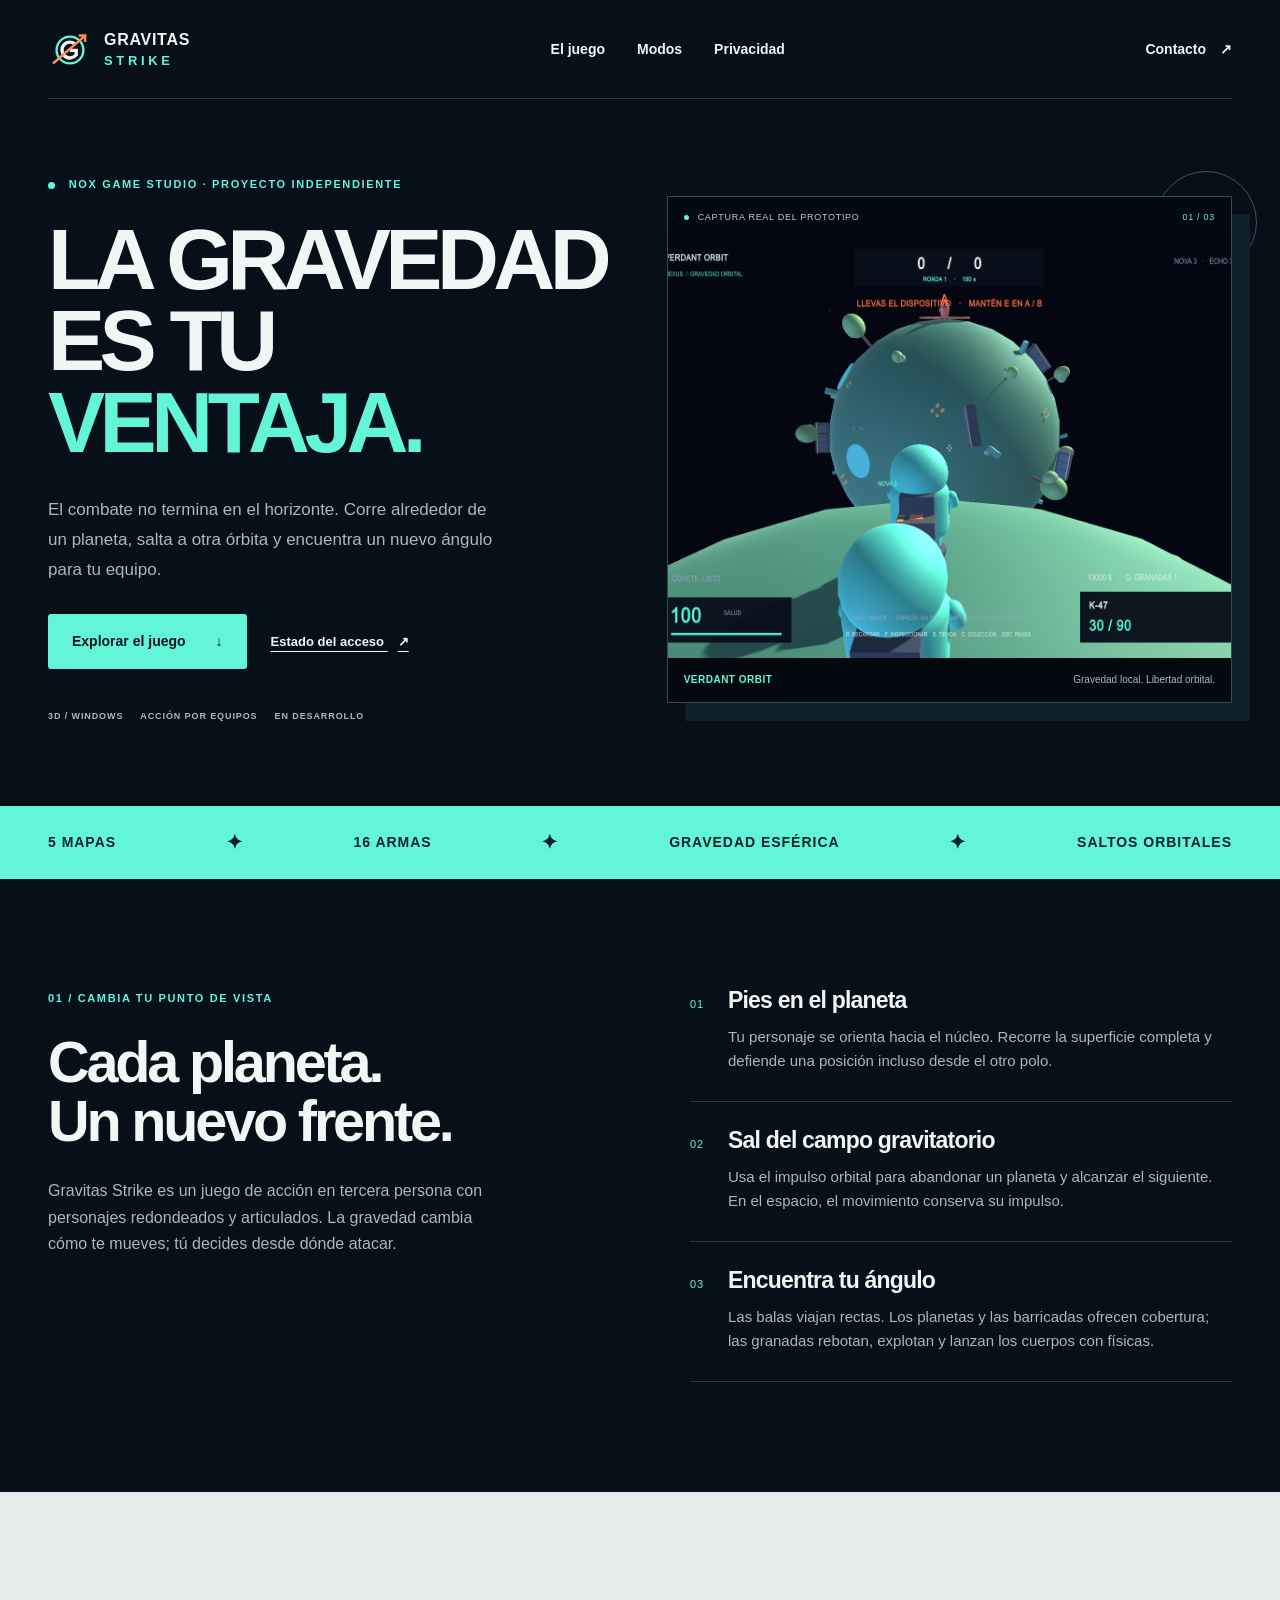
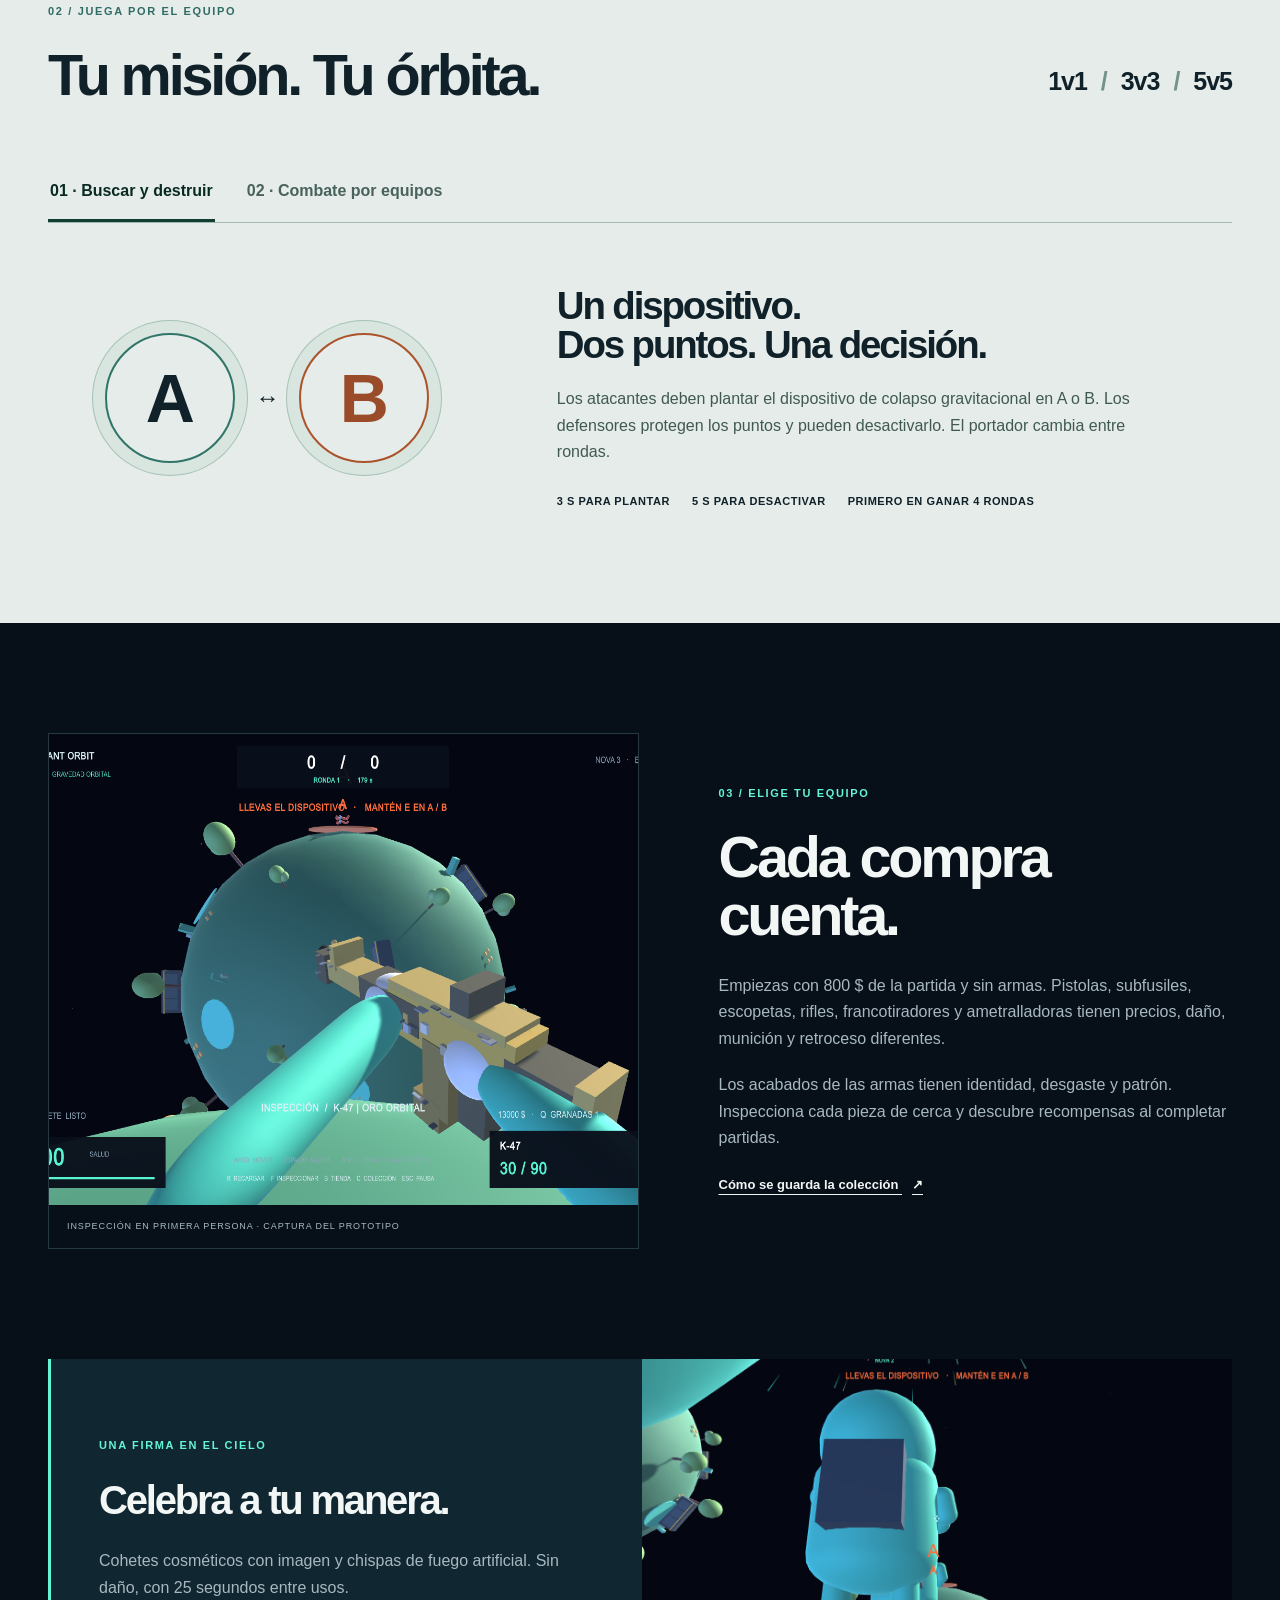
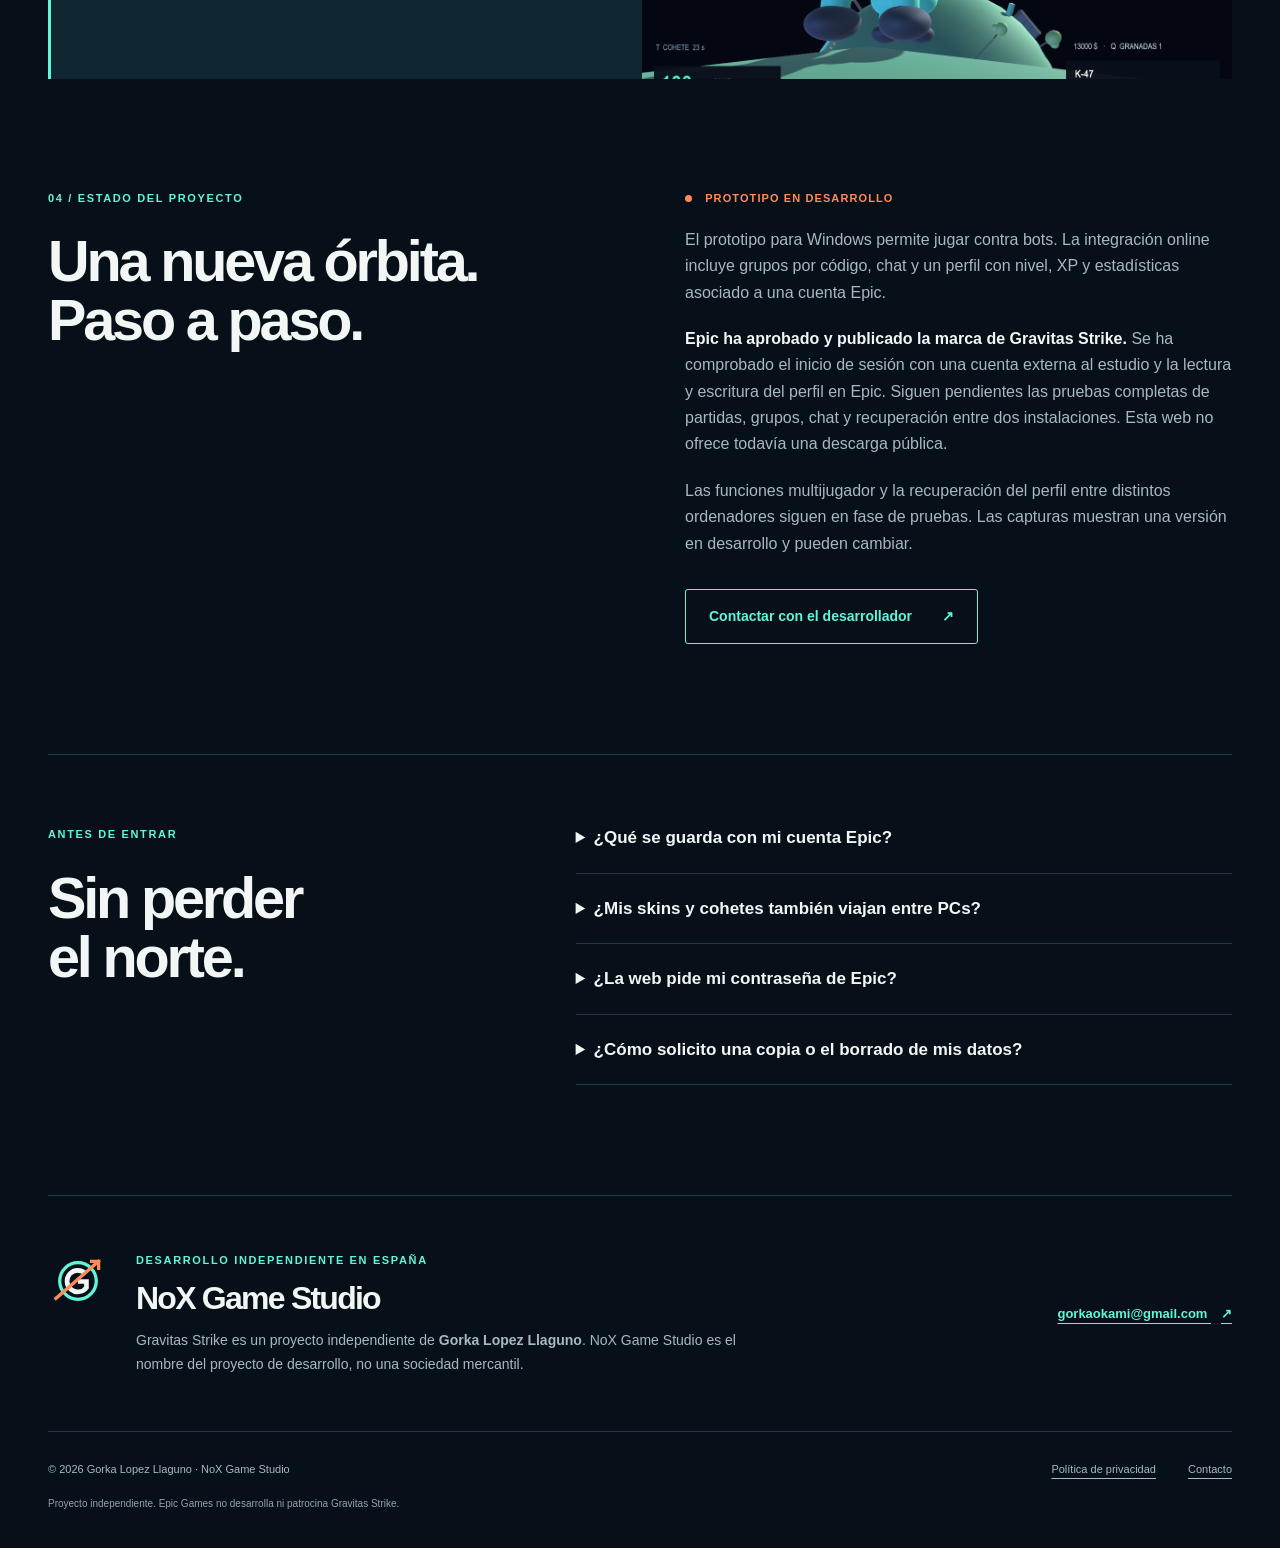
==== commit a6345411: "Record verified external Epic login and remaining multiplayer tests" ====
--- a/index.html
+++ b/index.html
@@ -60,7 +60,7 @@
       <div><p class="eyebrow">03 / ELIGE TU EQUIPO</p><h2 id="arsenal-title">Cada compra<br>cuenta.</h2><p>Empiezas con 800 $ de la partida y sin armas. Pistolas, subfusiles, escopetas, rifles, francotiradores y ametralladoras tienen precios, daño, munición y retroceso diferentes.</p><p>Los acabados de las armas tienen identidad, desgaste y patrón. Inspecciona cada pieza de cerca y descubre recompensas al completar partidas.</p><a class="text-link" href="#preguntas">Cómo se guarda la colección <span aria-hidden="true">↗</span></a></div>
     </section>
     <section class="cosmetic-banner wrap" aria-labelledby="cosmetic-title"><div><p class="eyebrow">UNA FIRMA EN EL CIELO</p><h2 id="cosmetic-title">Celebra a tu manera.</h2><p>Cohetes cosméticos con imagen y chispas de fuego artificial. Sin daño, con 25 segundos entre usos.</p></div><img src="assets/firework.png" alt="Fuego artificial cosmético iluminando el cielo de un mapa de Gravitas Strike" width="1280" height="900" loading="lazy"></section>
-    <section class="section wrap access" id="acceso" aria-labelledby="access-title"><div><p class="eyebrow">04 / ESTADO DEL PROYECTO</p><h2 id="access-title">Una nueva órbita.<br>Paso a paso.</h2></div><div class="access-copy"><p class="status"><span class="signal amber" aria-hidden="true"></span> PROTOTIPO EN DESARROLLO</p><p>El prototipo para Windows permite jugar contra bots. La integración online incluye grupos por código, chat y un perfil con nivel, XP y estadísticas asociado a una cuenta Epic.</p><p><strong>Epic ha aprobado y publicado la marca de Gravitas Strike.</strong> Antes de anunciar el acceso público, falta comprobar el inicio de sesión con cuentas ajenas al estudio y completar las pruebas online. Esta web no ofrece todavía una descarga pública.</p><p>Las cuentas y la recuperación del perfil entre distintos ordenadores se encuentran en fase de pruebas. Las capturas muestran una versión en desarrollo y pueden cambiar.</p><a class="button secondary" href="mailto:gorkaokami@gmail.com?subject=Gravitas%20Strike%20-%20Contacto">Contactar con el desarrollador <span aria-hidden="true">↗</span></a></div></section>
+    <section class="section wrap access" id="acceso" aria-labelledby="access-title"><div><p class="eyebrow">04 / ESTADO DEL PROYECTO</p><h2 id="access-title">Una nueva órbita.<br>Paso a paso.</h2></div><div class="access-copy"><p class="status"><span class="signal amber" aria-hidden="true"></span> PROTOTIPO EN DESARROLLO</p><p>El prototipo para Windows permite jugar contra bots. La integración online incluye grupos por código, chat y un perfil con nivel, XP y estadísticas asociado a una cuenta Epic.</p><p><strong>Epic ha aprobado y publicado la marca de Gravitas Strike.</strong> Se ha comprobado el inicio de sesión con una cuenta externa al estudio y la lectura y escritura del perfil en Epic. Siguen pendientes las pruebas completas de partidas, grupos, chat y recuperación entre dos instalaciones. Esta web no ofrece todavía una descarga pública.</p><p>Las funciones multijugador y la recuperación del perfil entre distintos ordenadores siguen en fase de pruebas. Las capturas muestran una versión en desarrollo y pueden cambiar.</p><a class="button secondary" href="mailto:gorkaokami@gmail.com?subject=Gravitas%20Strike%20-%20Contacto">Contactar con el desarrollador <span aria-hidden="true">↗</span></a></div></section>
     <section class="section wrap faq" id="preguntas" aria-labelledby="faq-title"><div><p class="eyebrow">ANTES DE ENTRAR</p><h2 id="faq-title">Sin perder<br>el norte.</h2></div><div>
       <details><summary>¿Qué se guarda con mi cuenta Epic?</summary><p>El sistema de perfil está preparado para sincronizar nombre visible, nivel, XP y estadísticas mediante Epic Online Services. Para recuperar el progreso en otro PC, el guardado debe haberse sincronizado. La recuperación real entre dispositivos todavía está en pruebas.</p></details>
       <details><summary>¿Mis skins y cohetes también viajan entre PCs?</summary><p>En esta versión, la colección se guarda localmente y cada cuenta tiene su inventario separado. Las skins, los cofres y los cohetes todavía no se sincronizan entre ordenadores.</p></details>
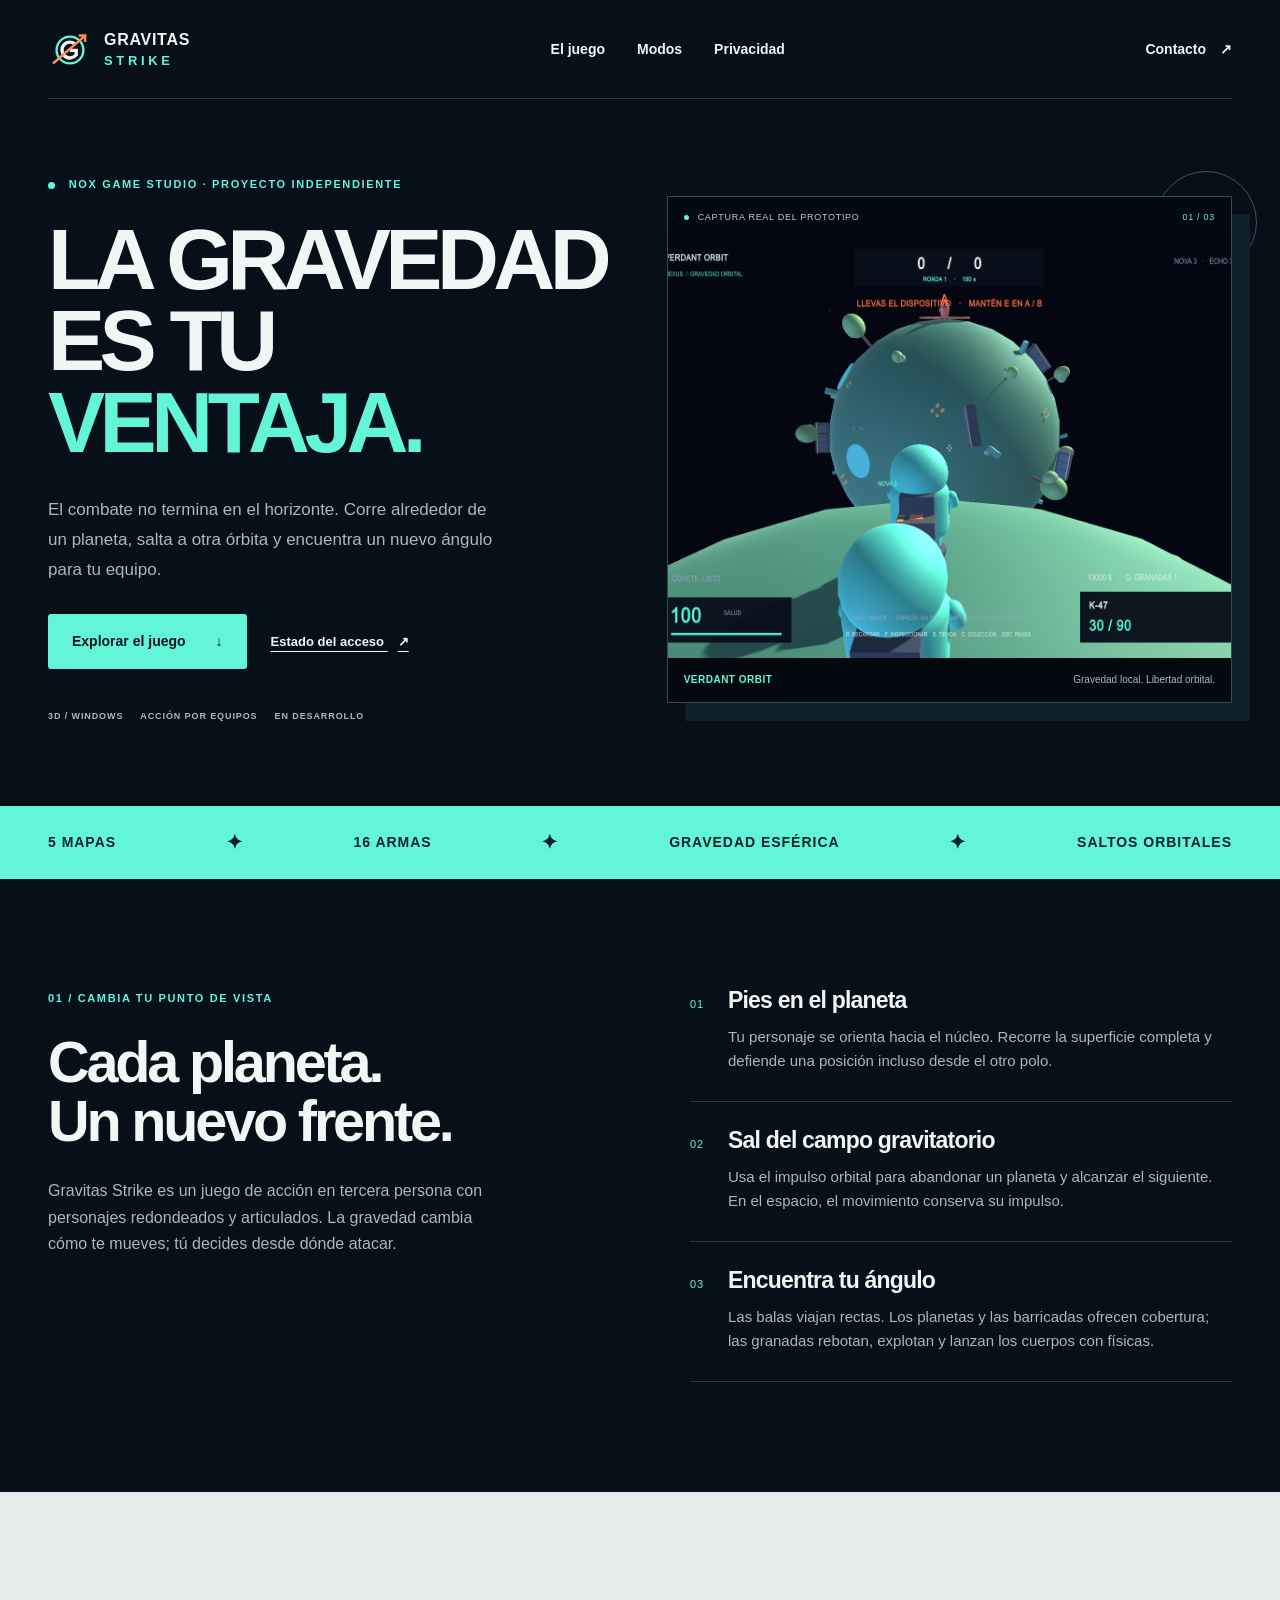
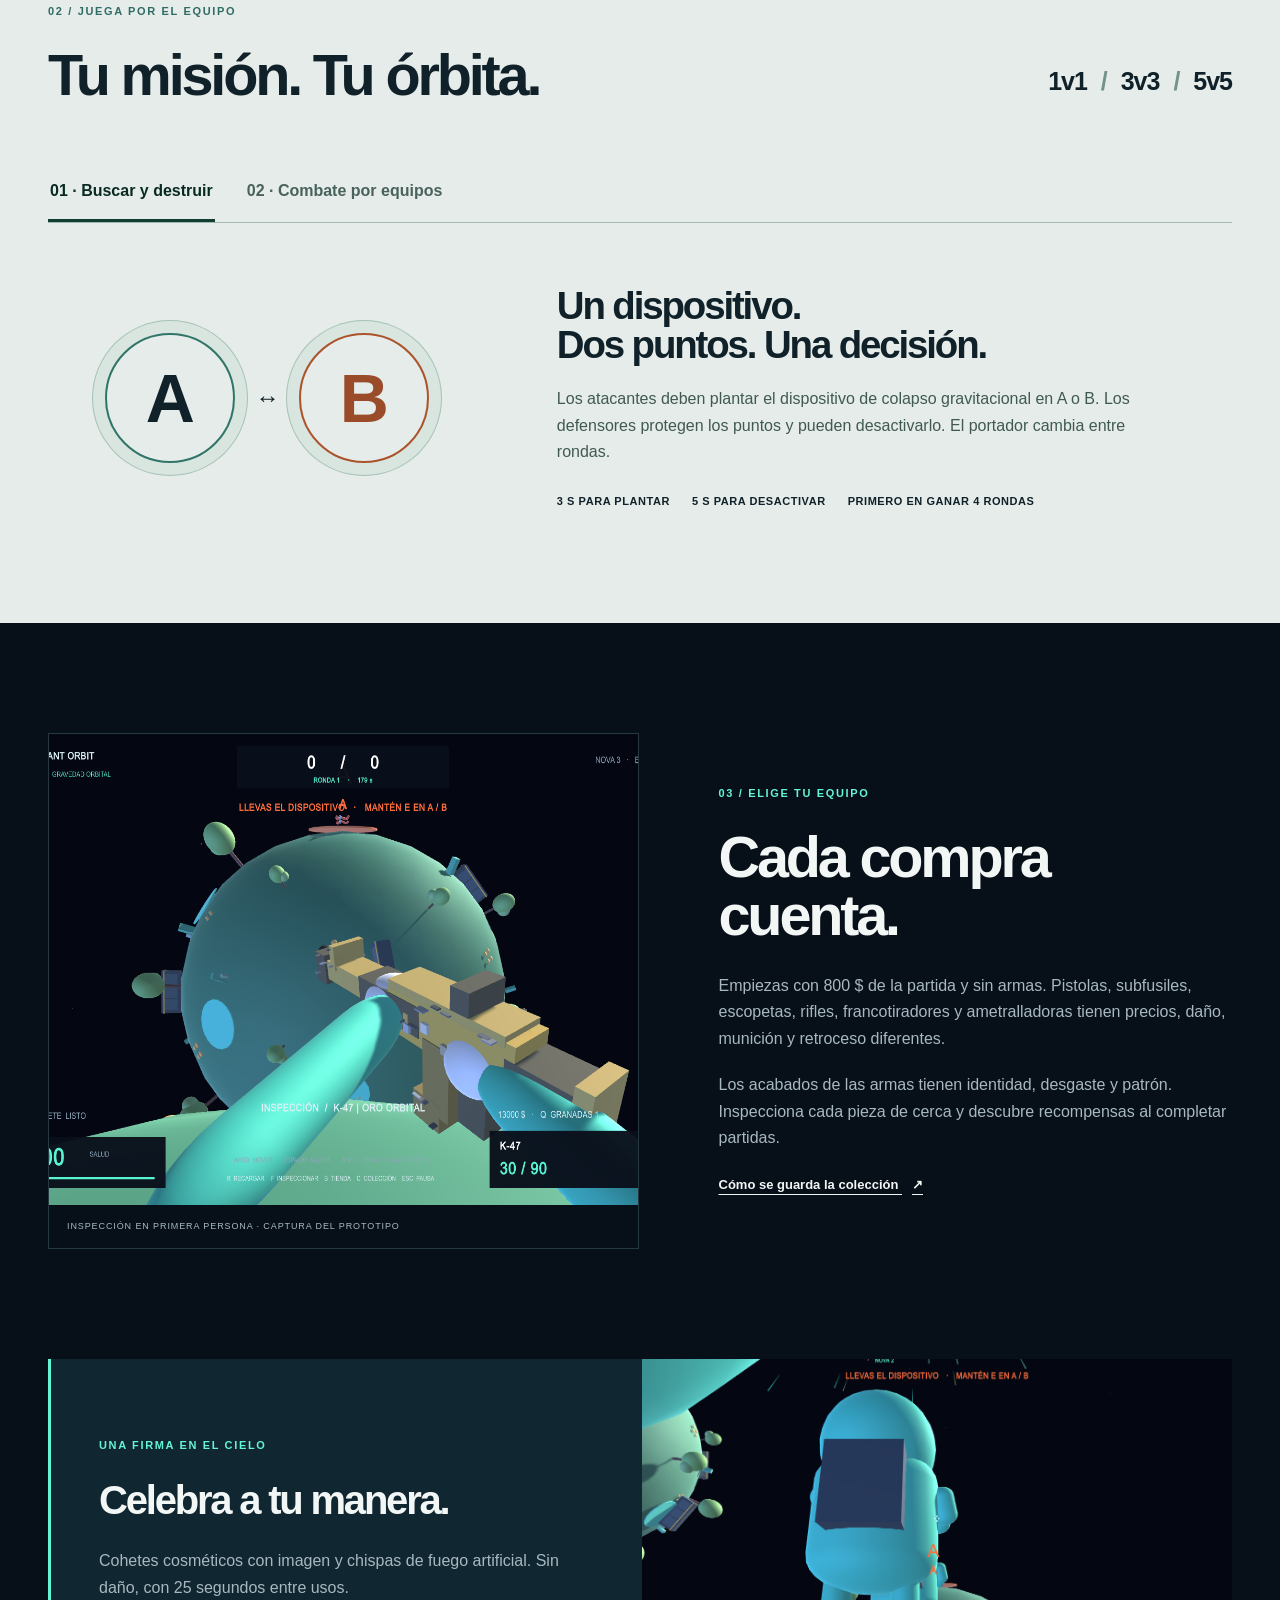
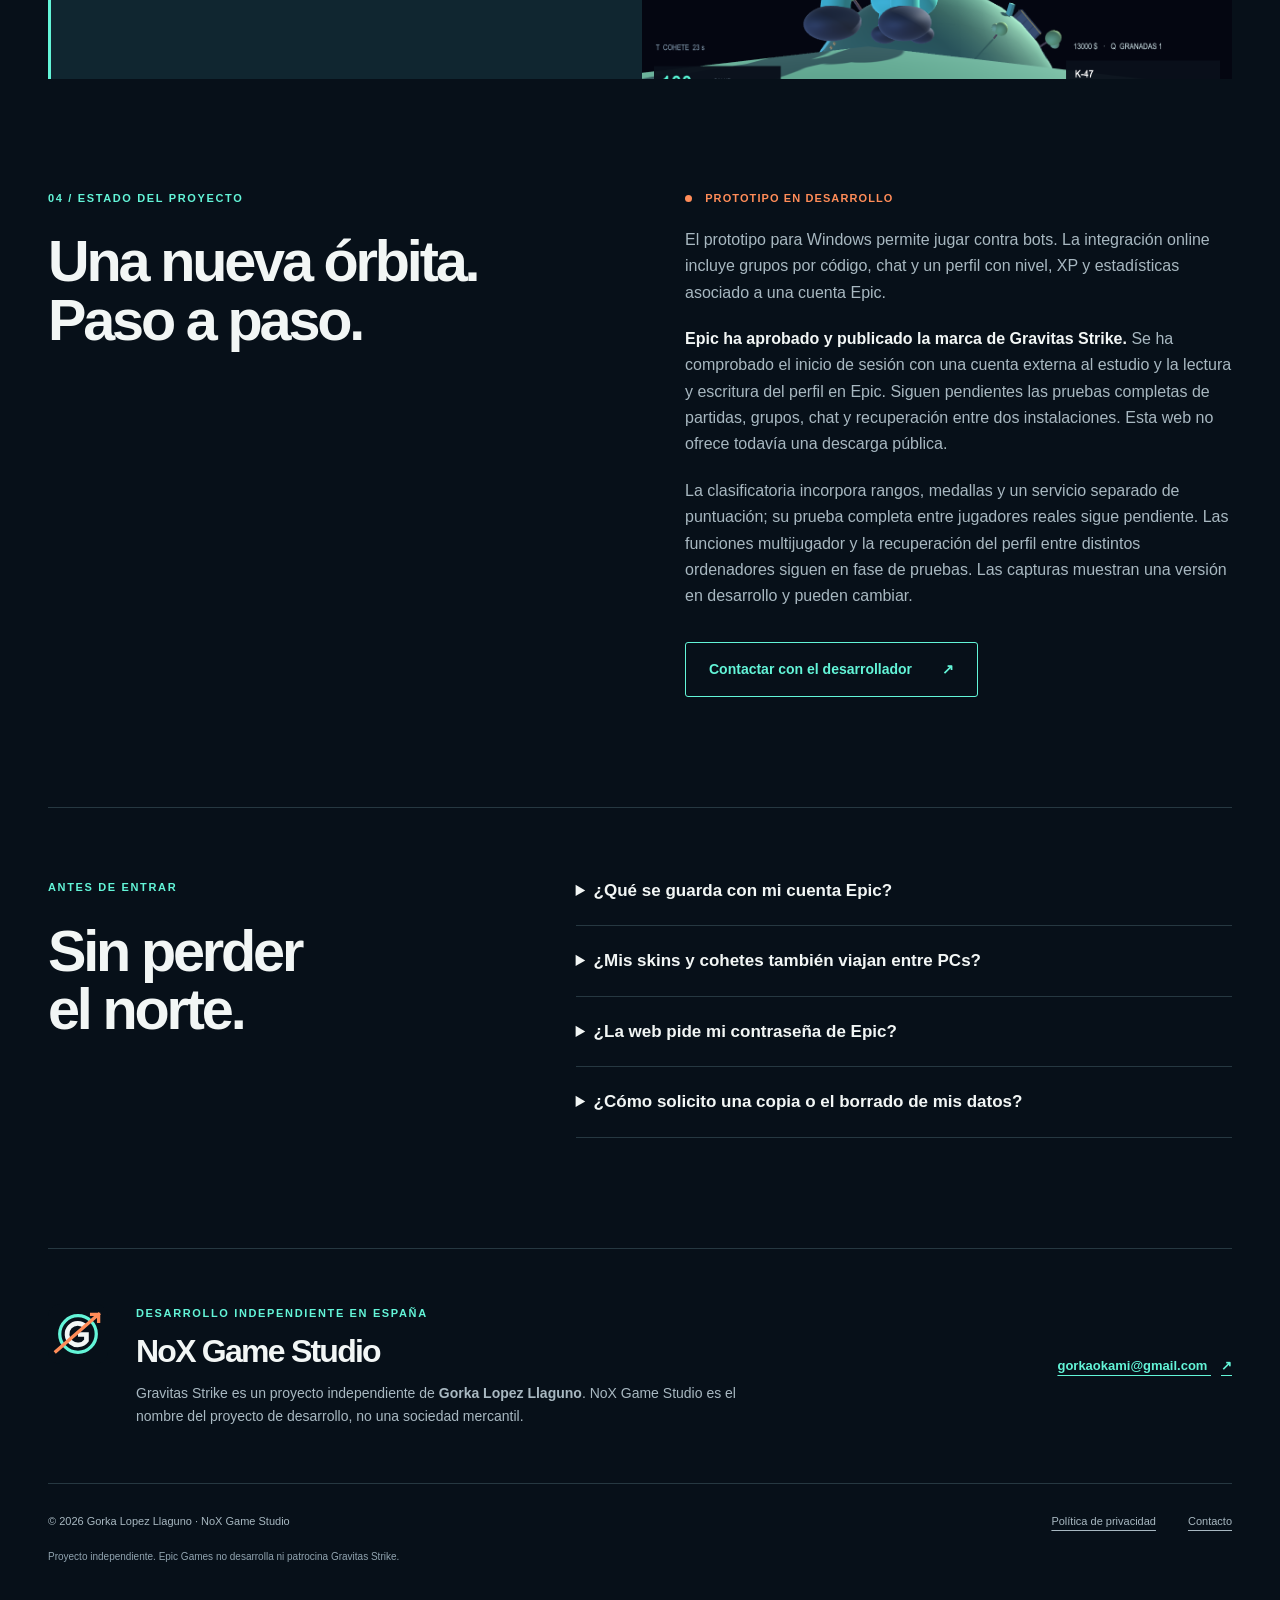
==== commit 1221654d: "Explain Gravitas ranked data and its verification status" ====
--- a/index.html
+++ b/index.html
@@ -60,7 +60,7 @@
       <div><p class="eyebrow">03 / ELIGE TU EQUIPO</p><h2 id="arsenal-title">Cada compra<br>cuenta.</h2><p>Empiezas con 800 $ de la partida y sin armas. Pistolas, subfusiles, escopetas, rifles, francotiradores y ametralladoras tienen precios, daño, munición y retroceso diferentes.</p><p>Los acabados de las armas tienen identidad, desgaste y patrón. Inspecciona cada pieza de cerca y descubre recompensas al completar partidas.</p><a class="text-link" href="#preguntas">Cómo se guarda la colección <span aria-hidden="true">↗</span></a></div>
     </section>
     <section class="cosmetic-banner wrap" aria-labelledby="cosmetic-title"><div><p class="eyebrow">UNA FIRMA EN EL CIELO</p><h2 id="cosmetic-title">Celebra a tu manera.</h2><p>Cohetes cosméticos con imagen y chispas de fuego artificial. Sin daño, con 25 segundos entre usos.</p></div><img src="assets/firework.png" alt="Fuego artificial cosmético iluminando el cielo de un mapa de Gravitas Strike" width="1280" height="900" loading="lazy"></section>
-    <section class="section wrap access" id="acceso" aria-labelledby="access-title"><div><p class="eyebrow">04 / ESTADO DEL PROYECTO</p><h2 id="access-title">Una nueva órbita.<br>Paso a paso.</h2></div><div class="access-copy"><p class="status"><span class="signal amber" aria-hidden="true"></span> PROTOTIPO EN DESARROLLO</p><p>El prototipo para Windows permite jugar contra bots. La integración online incluye grupos por código, chat y un perfil con nivel, XP y estadísticas asociado a una cuenta Epic.</p><p><strong>Epic ha aprobado y publicado la marca de Gravitas Strike.</strong> Se ha comprobado el inicio de sesión con una cuenta externa al estudio y la lectura y escritura del perfil en Epic. Siguen pendientes las pruebas completas de partidas, grupos, chat y recuperación entre dos instalaciones. Esta web no ofrece todavía una descarga pública.</p><p>Las funciones multijugador y la recuperación del perfil entre distintos ordenadores siguen en fase de pruebas. Las capturas muestran una versión en desarrollo y pueden cambiar.</p><a class="button secondary" href="mailto:gorkaokami@gmail.com?subject=Gravitas%20Strike%20-%20Contacto">Contactar con el desarrollador <span aria-hidden="true">↗</span></a></div></section>
+    <section class="section wrap access" id="acceso" aria-labelledby="access-title"><div><p class="eyebrow">04 / ESTADO DEL PROYECTO</p><h2 id="access-title">Una nueva órbita.<br>Paso a paso.</h2></div><div class="access-copy"><p class="status"><span class="signal amber" aria-hidden="true"></span> PROTOTIPO EN DESARROLLO</p><p>El prototipo para Windows permite jugar contra bots. La integración online incluye grupos por código, chat y un perfil con nivel, XP y estadísticas asociado a una cuenta Epic.</p><p><strong>Epic ha aprobado y publicado la marca de Gravitas Strike.</strong> Se ha comprobado el inicio de sesión con una cuenta externa al estudio y la lectura y escritura del perfil en Epic. Siguen pendientes las pruebas completas de partidas, grupos, chat y recuperación entre dos instalaciones. Esta web no ofrece todavía una descarga pública.</p><p>La clasificatoria incorpora rangos, medallas y un servicio separado de puntuación; su prueba completa entre jugadores reales sigue pendiente. Las funciones multijugador y la recuperación del perfil entre distintos ordenadores siguen en fase de pruebas. Las capturas muestran una versión en desarrollo y pueden cambiar.</p><a class="button secondary" href="mailto:gorkaokami@gmail.com?subject=Gravitas%20Strike%20-%20Contacto">Contactar con el desarrollador <span aria-hidden="true">↗</span></a></div></section>
     <section class="section wrap faq" id="preguntas" aria-labelledby="faq-title"><div><p class="eyebrow">ANTES DE ENTRAR</p><h2 id="faq-title">Sin perder<br>el norte.</h2></div><div>
       <details><summary>¿Qué se guarda con mi cuenta Epic?</summary><p>El sistema de perfil está preparado para sincronizar nombre visible, nivel, XP y estadísticas mediante Epic Online Services. Para recuperar el progreso en otro PC, el guardado debe haberse sincronizado. La recuperación real entre dispositivos todavía está en pruebas.</p></details>
       <details><summary>¿Mis skins y cohetes también viajan entre PCs?</summary><p>En esta versión, la colección se guarda localmente y cada cuenta tiene su inventario separado. Las skins, los cofres y los cohetes todavía no se sincronizan entre ordenadores.</p></details>
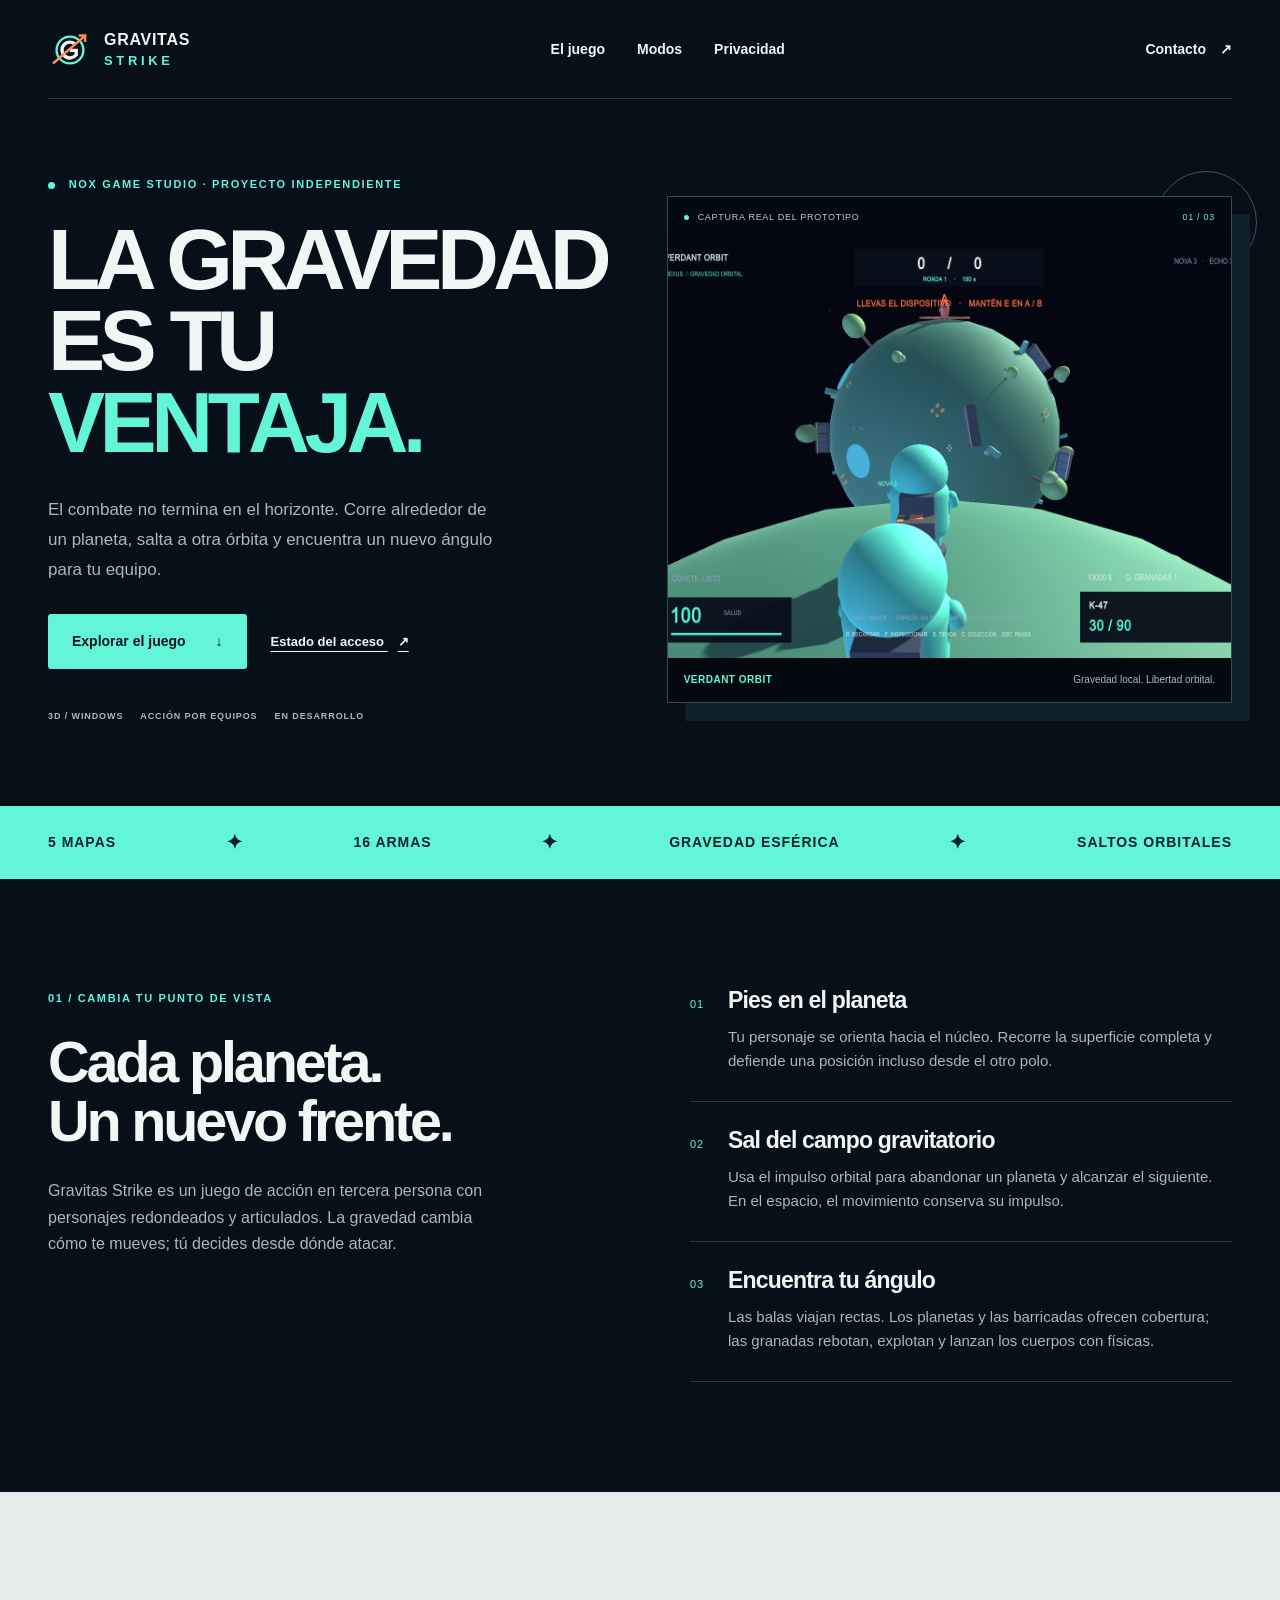
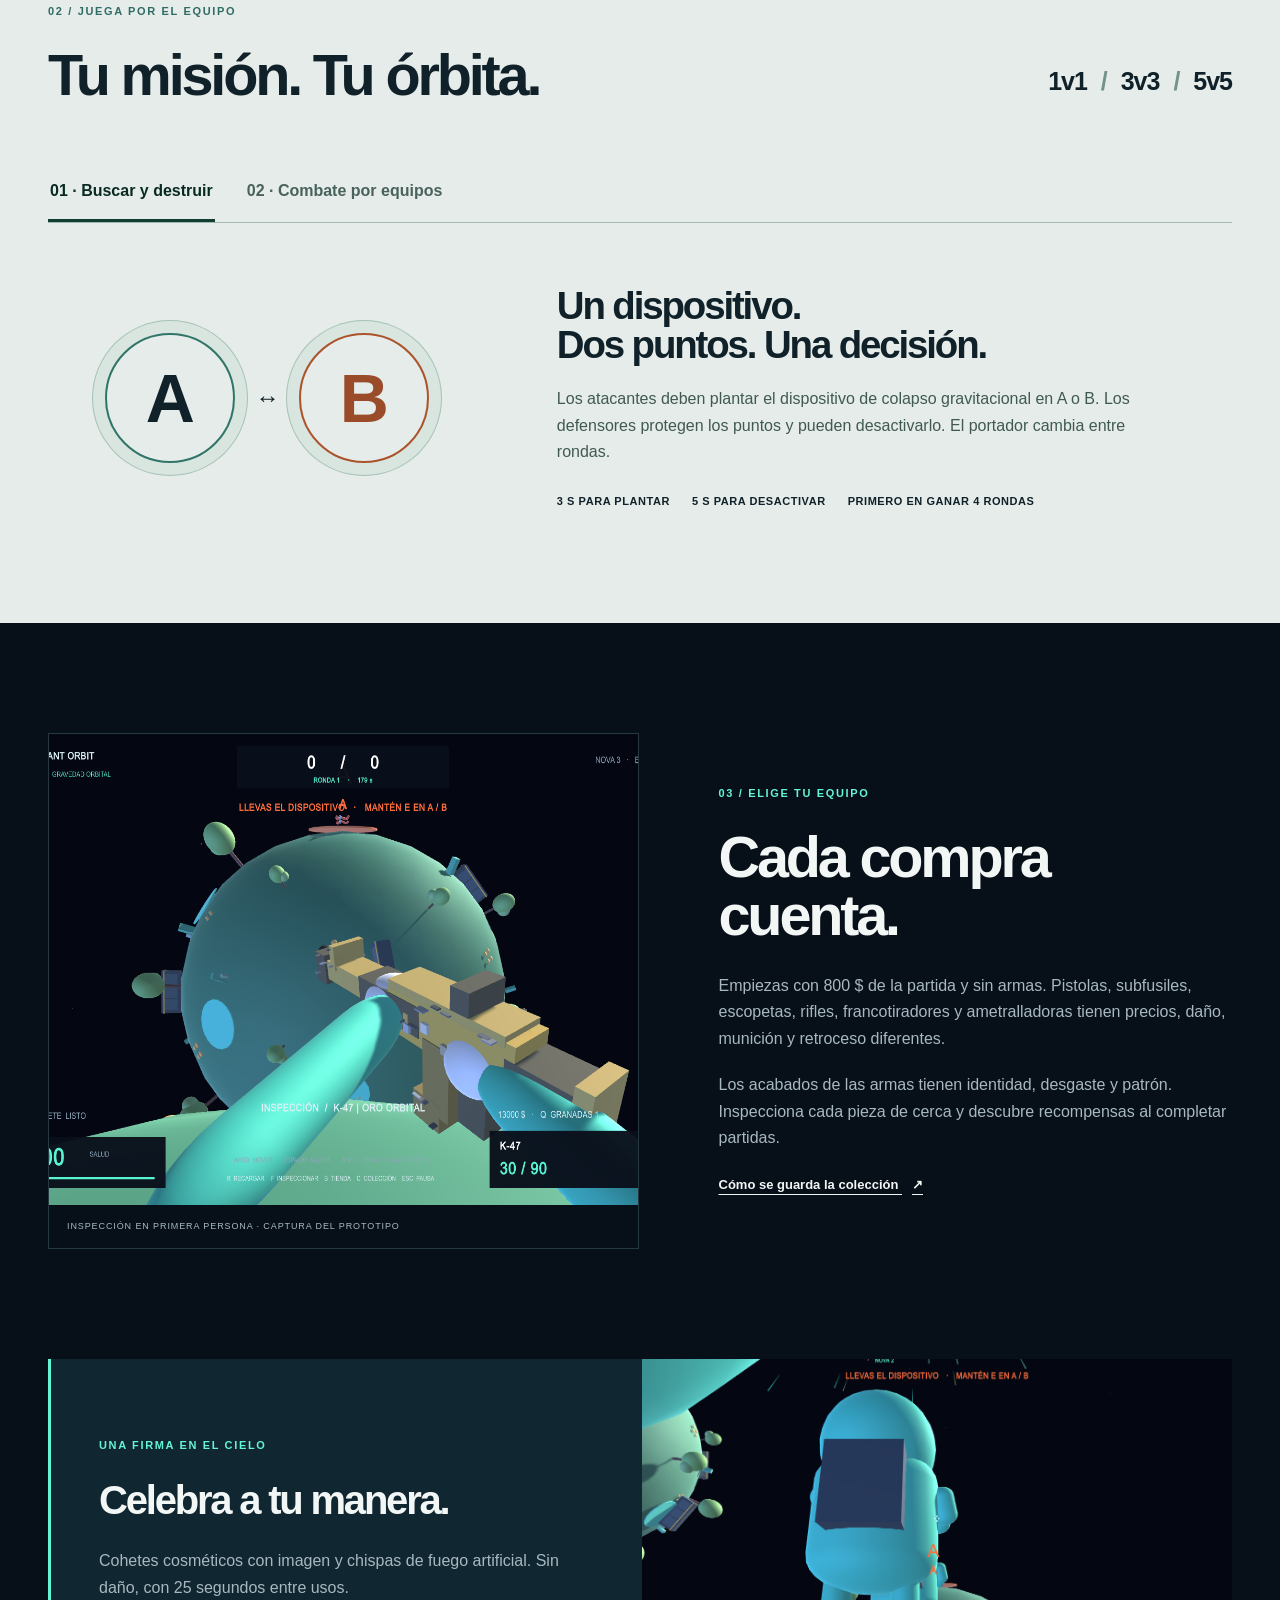
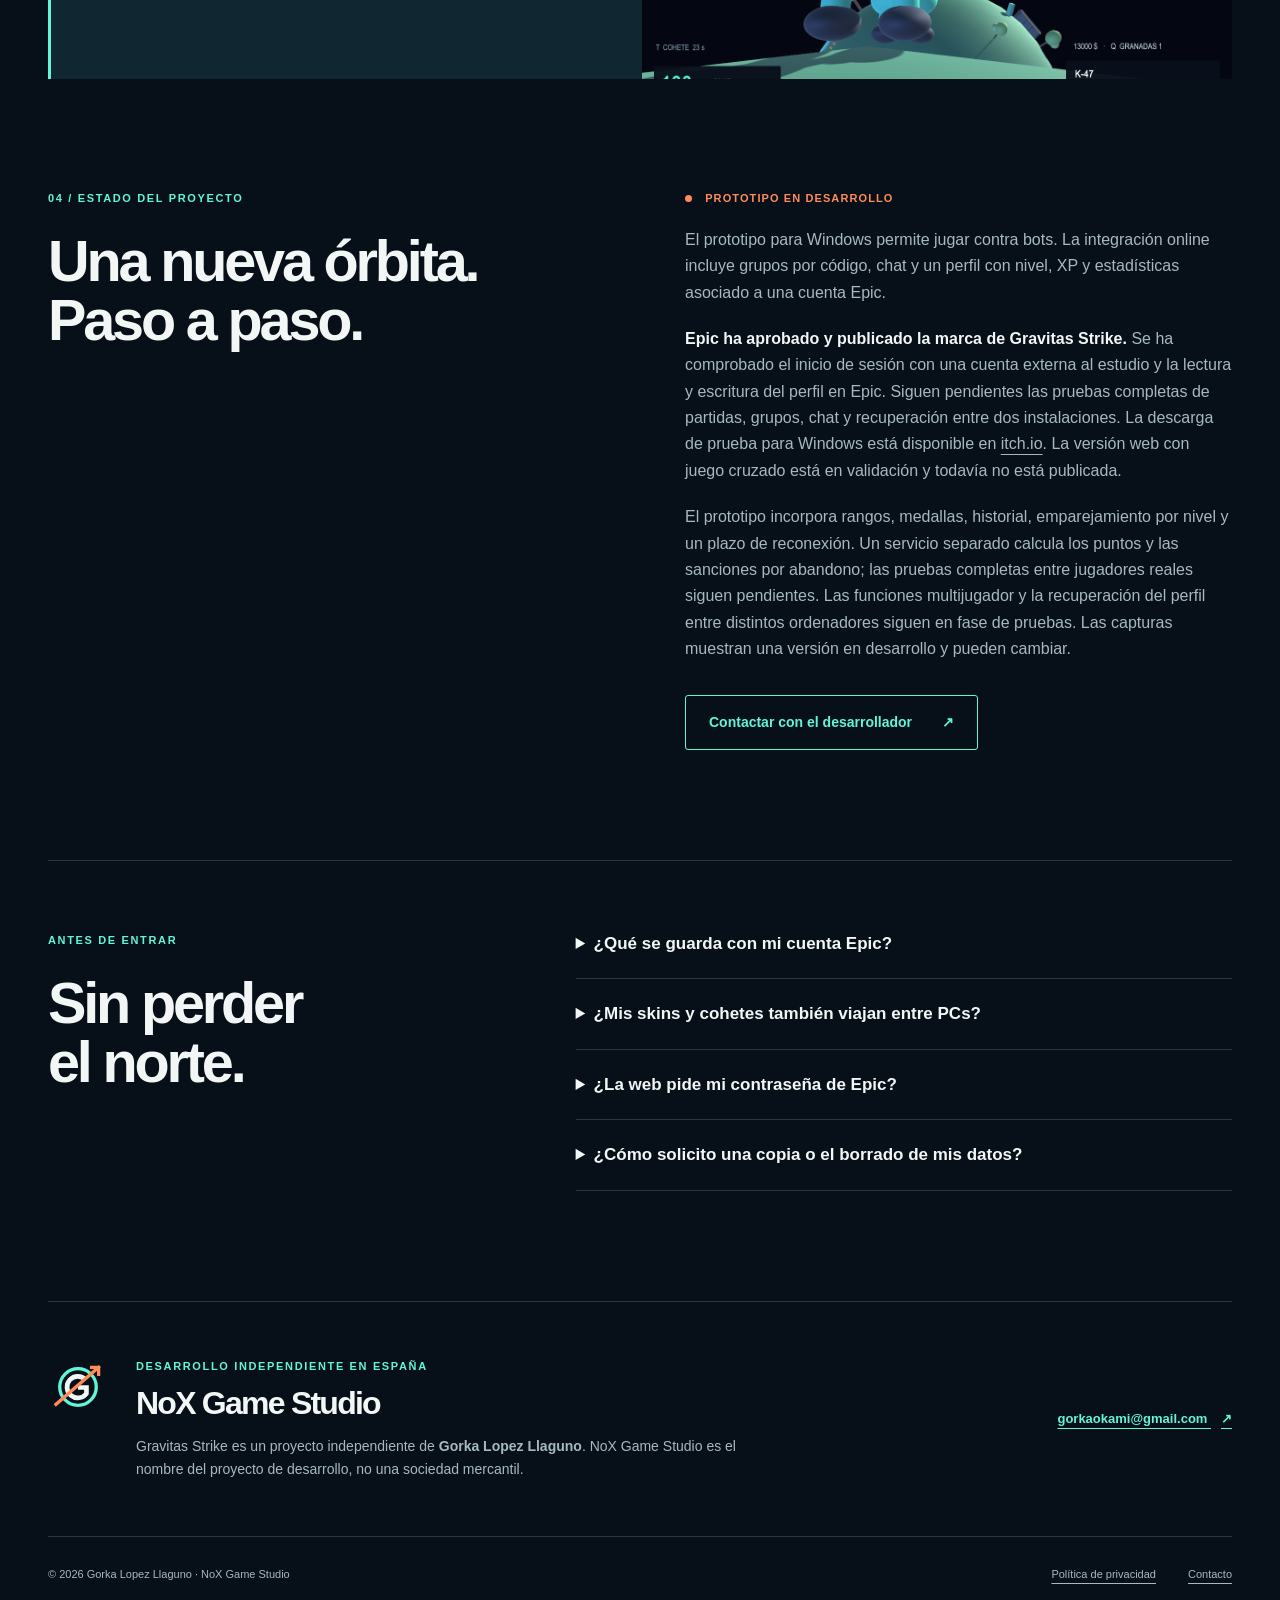
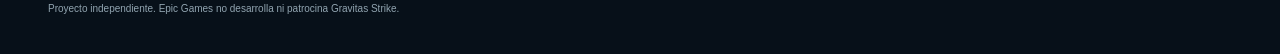
==== commit 08e56791: "Prepare Gravitas AdSense verification and update privacy details" ====
--- a/index.html
+++ b/index.html
@@ -15,6 +15,7 @@
   <link rel="icon" href="assets/gravitas-mark.svg" type="image/svg+xml">
   <link rel="stylesheet" href="styles.css">
   <script src="site.js" defer></script>
+<meta name="google-adsense-account" content="ca-pub-1222512514118383">
 </head>
 <body>
   <a class="skip" href="#contenido">Saltar al contenido</a>
@@ -60,10 +61,10 @@
       <div><p class="eyebrow">03 / ELIGE TU EQUIPO</p><h2 id="arsenal-title">Cada compra<br>cuenta.</h2><p>Empiezas con 800 $ de la partida y sin armas. Pistolas, subfusiles, escopetas, rifles, francotiradores y ametralladoras tienen precios, daño, munición y retroceso diferentes.</p><p>Los acabados de las armas tienen identidad, desgaste y patrón. Inspecciona cada pieza de cerca y descubre recompensas al completar partidas.</p><a class="text-link" href="#preguntas">Cómo se guarda la colección <span aria-hidden="true">↗</span></a></div>
     </section>
     <section class="cosmetic-banner wrap" aria-labelledby="cosmetic-title"><div><p class="eyebrow">UNA FIRMA EN EL CIELO</p><h2 id="cosmetic-title">Celebra a tu manera.</h2><p>Cohetes cosméticos con imagen y chispas de fuego artificial. Sin daño, con 25 segundos entre usos.</p></div><img src="assets/firework.png" alt="Fuego artificial cosmético iluminando el cielo de un mapa de Gravitas Strike" width="1280" height="900" loading="lazy"></section>
-    <section class="section wrap access" id="acceso" aria-labelledby="access-title"><div><p class="eyebrow">04 / ESTADO DEL PROYECTO</p><h2 id="access-title">Una nueva órbita.<br>Paso a paso.</h2></div><div class="access-copy"><p class="status"><span class="signal amber" aria-hidden="true"></span> PROTOTIPO EN DESARROLLO</p><p>El prototipo para Windows permite jugar contra bots. La integración online incluye grupos por código, chat y un perfil con nivel, XP y estadísticas asociado a una cuenta Epic.</p><p><strong>Epic ha aprobado y publicado la marca de Gravitas Strike.</strong> Se ha comprobado el inicio de sesión con una cuenta externa al estudio y la lectura y escritura del perfil en Epic. Siguen pendientes las pruebas completas de partidas, grupos, chat y recuperación entre dos instalaciones. Esta web no ofrece todavía una descarga pública.</p><p>La clasificatoria incorpora rangos, medallas y un servicio separado de puntuación; su prueba completa entre jugadores reales sigue pendiente. Las funciones multijugador y la recuperación del perfil entre distintos ordenadores siguen en fase de pruebas. Las capturas muestran una versión en desarrollo y pueden cambiar.</p><a class="button secondary" href="mailto:gorkaokami@gmail.com?subject=Gravitas%20Strike%20-%20Contacto">Contactar con el desarrollador <span aria-hidden="true">↗</span></a></div></section>
+    <section class="section wrap access" id="acceso" aria-labelledby="access-title"><div><p class="eyebrow">04 / ESTADO DEL PROYECTO</p><h2 id="access-title">Una nueva órbita.<br>Paso a paso.</h2></div><div class="access-copy"><p class="status"><span class="signal amber" aria-hidden="true"></span> PROTOTIPO EN DESARROLLO</p><p>El prototipo para Windows permite jugar contra bots. La integración online incluye grupos por código, chat y un perfil con nivel, XP y estadísticas asociado a una cuenta Epic.</p><p><strong>Epic ha aprobado y publicado la marca de Gravitas Strike.</strong> Se ha comprobado el inicio de sesión con una cuenta externa al estudio y la lectura y escritura del perfil en Epic. Siguen pendientes las pruebas completas de partidas, grupos, chat y recuperación entre dos instalaciones. La descarga de prueba para Windows está disponible en <a href="https://gorak182.itch.io/gravitas-strike" rel="noopener noreferrer">itch.io</a>. La versión web con juego cruzado está en validación y todavía no está publicada.</p><p>El prototipo incorpora rangos, medallas, historial, emparejamiento por nivel y un plazo de reconexión. Un servicio separado calcula los puntos y las sanciones por abandono; las pruebas completas entre jugadores reales siguen pendientes. Las funciones multijugador y la recuperación del perfil entre distintos ordenadores siguen en fase de pruebas. Las capturas muestran una versión en desarrollo y pueden cambiar.</p><a class="button secondary" href="mailto:gorkaokami@gmail.com?subject=Gravitas%20Strike%20-%20Contacto">Contactar con el desarrollador <span aria-hidden="true">↗</span></a></div></section>
     <section class="section wrap faq" id="preguntas" aria-labelledby="faq-title"><div><p class="eyebrow">ANTES DE ENTRAR</p><h2 id="faq-title">Sin perder<br>el norte.</h2></div><div>
       <details><summary>¿Qué se guarda con mi cuenta Epic?</summary><p>El sistema de perfil está preparado para sincronizar nombre visible, nivel, XP y estadísticas mediante Epic Online Services. Para recuperar el progreso en otro PC, el guardado debe haberse sincronizado. La recuperación real entre dispositivos todavía está en pruebas.</p></details>
-      <details><summary>¿Mis skins y cohetes también viajan entre PCs?</summary><p>En esta versión, la colección se guarda localmente y cada cuenta tiene su inventario separado. Las skins, los cofres y los cohetes todavía no se sincronizan entre ordenadores.</p></details>
+      <details><summary>¿Mis skins y cohetes también viajan entre PCs?</summary><p>Con cuenta Epic, la colección se conserva en el servicio de Gravitas: skins, cofres, llaves, pegatinas y cohetes. El invitado mantiene una colección local separada. La comprobación completa de recuperación entre instalaciones sigue en curso.</p></details>
       <details><summary>¿La web pide mi contraseña de Epic?</summary><p>No. Esta web es informativa. El acceso del juego se realiza a través de Epic. No envíes contraseñas ni códigos de acceso al correo de soporte.</p></details>
       <details><summary>¿Cómo solicito una copia o el borrado de mis datos?</summary><p>Escribe a <a href="mailto:gorkaokami@gmail.com?subject=Gravitas%20Strike%20-%20Privacidad">gorkaokami@gmail.com</a> indicando «Gravitas Strike · Privacidad». Consulta el procedimiento y los límites del borrado en la <a href="privacidad.html#derechos">política de privacidad</a>.</p></details>
     </div></section>
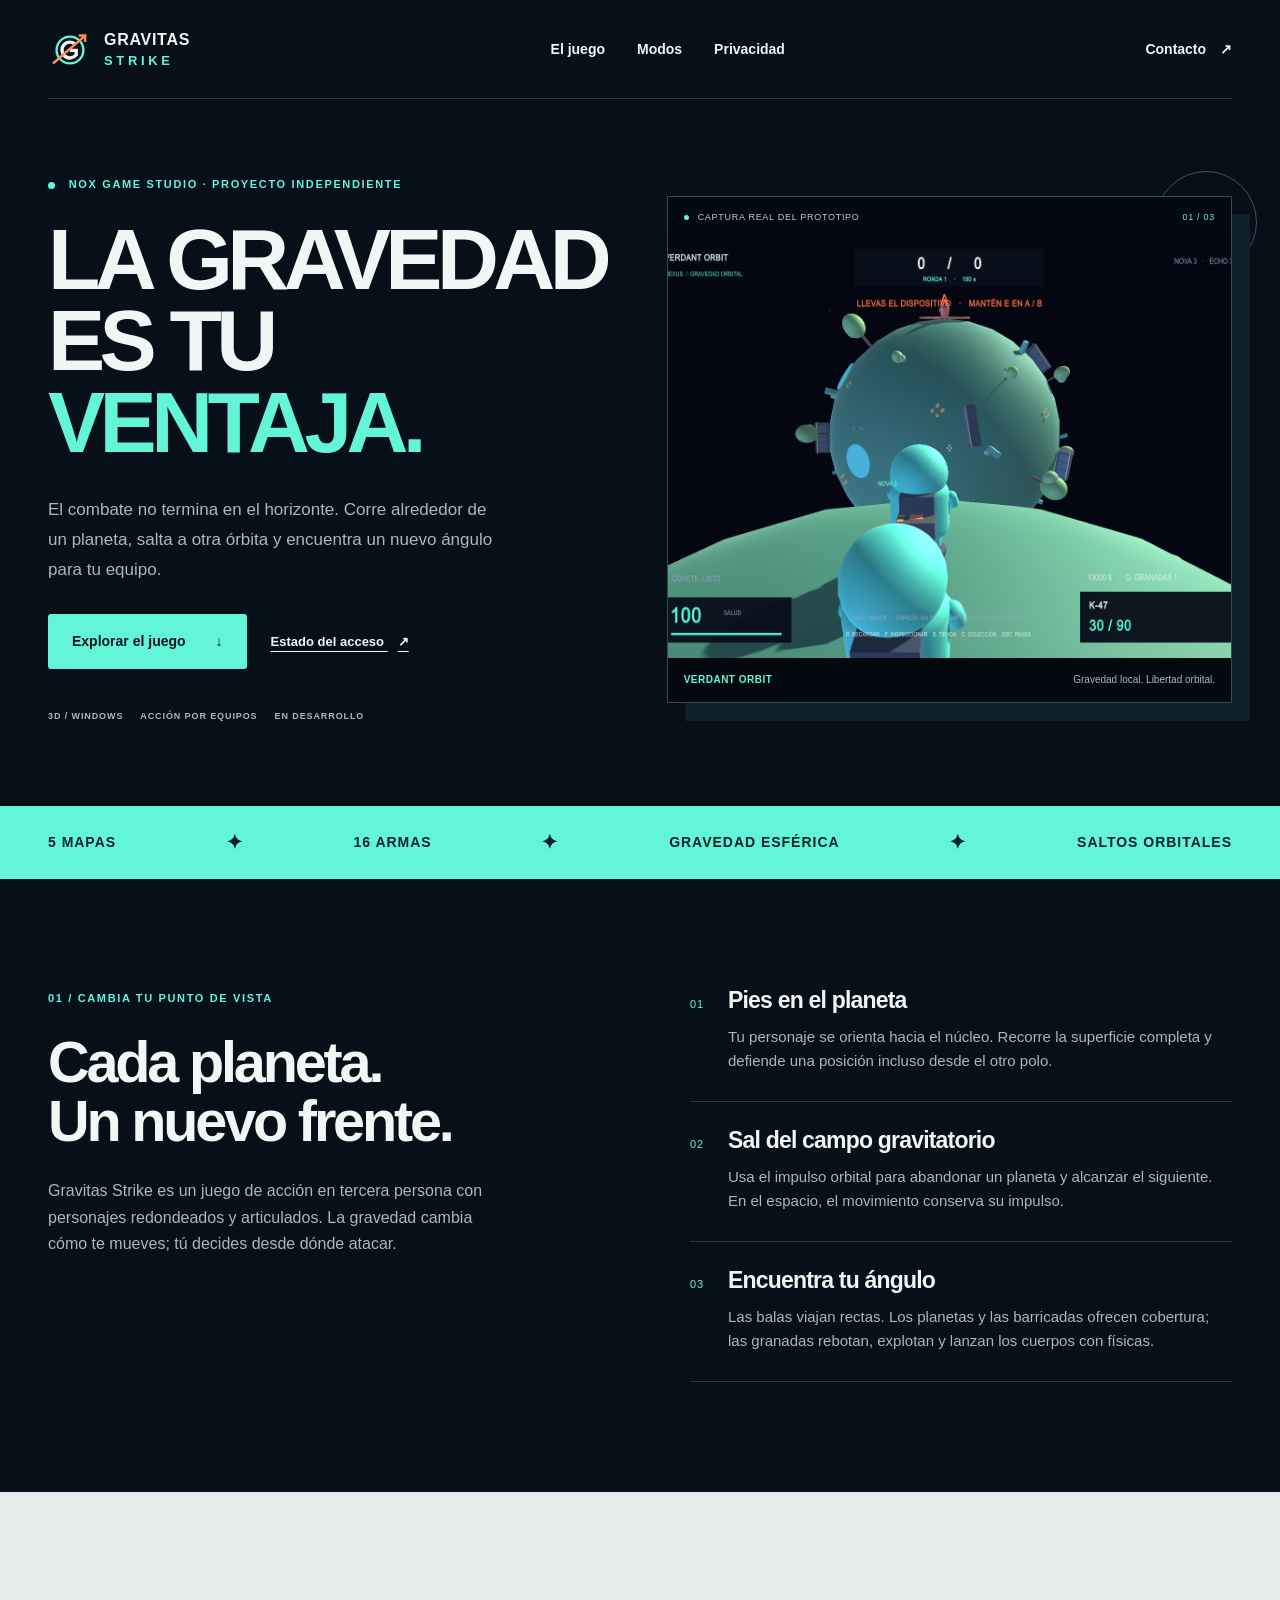
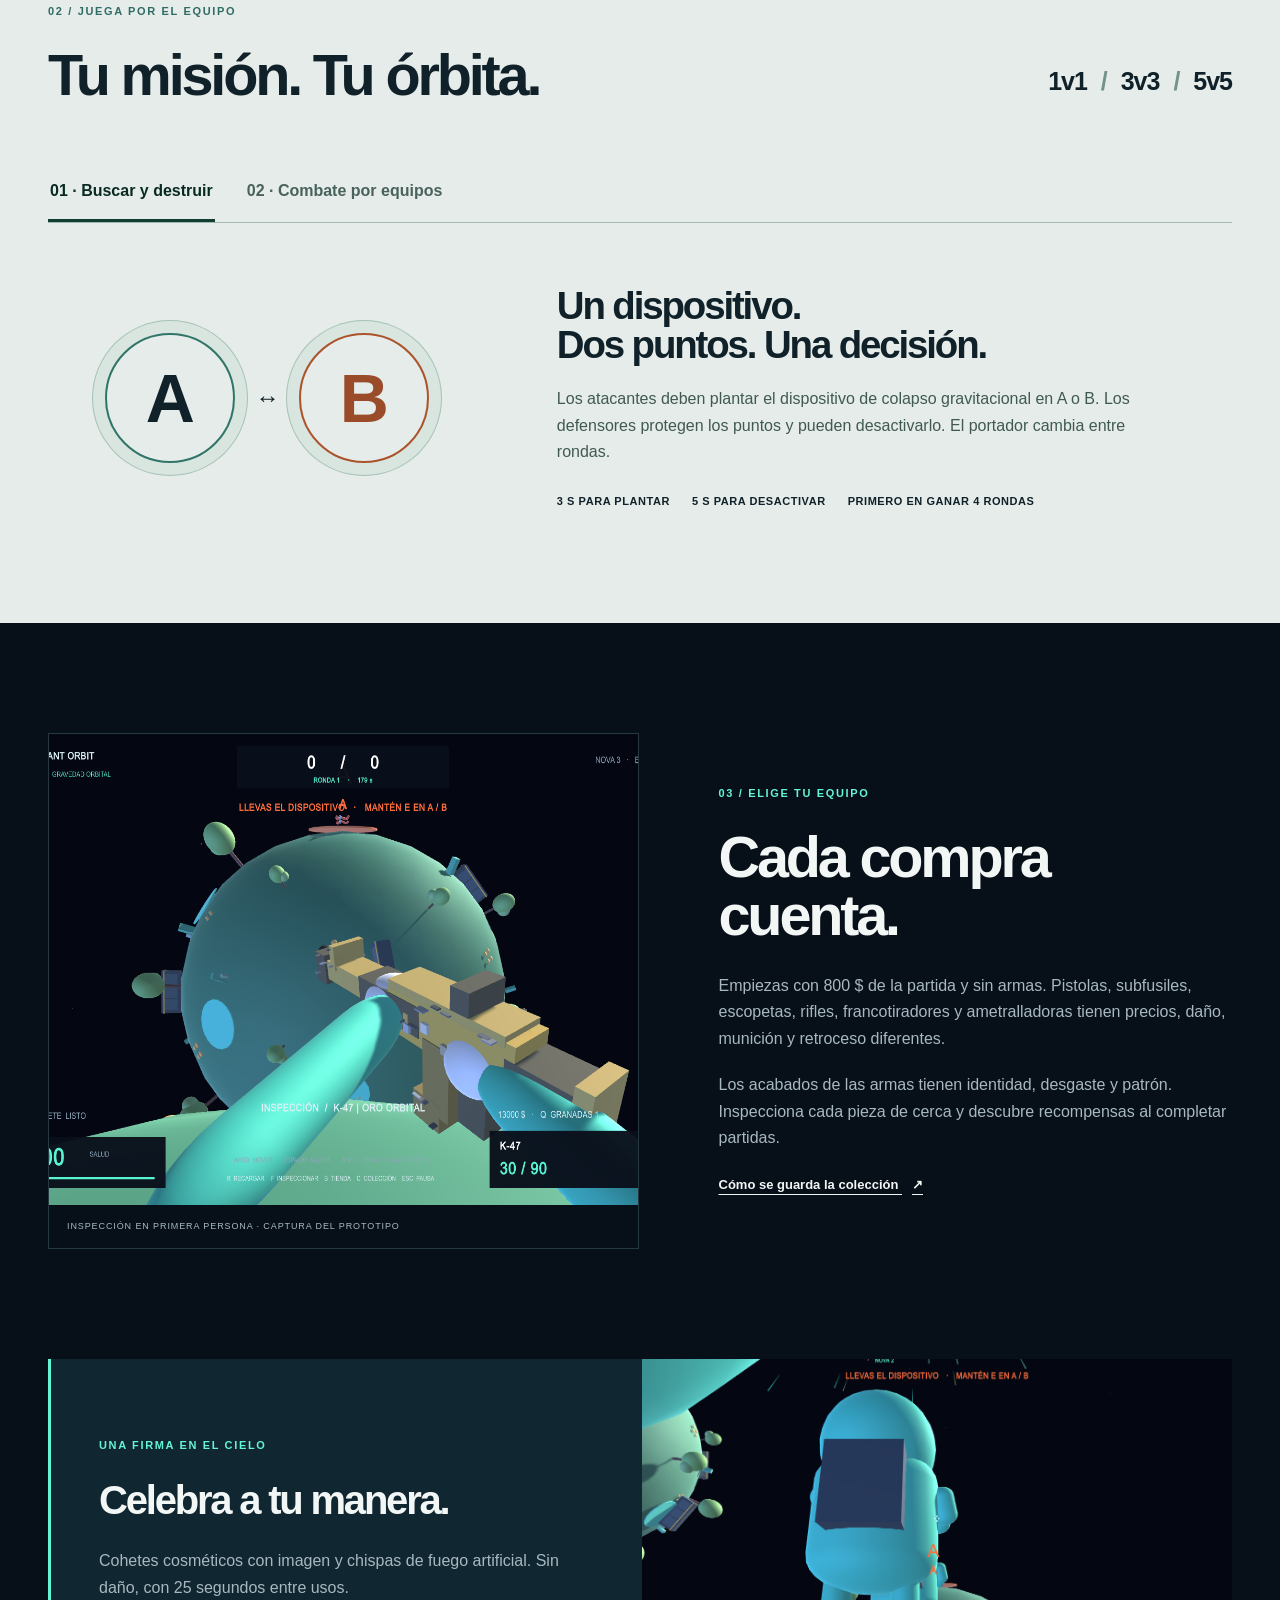
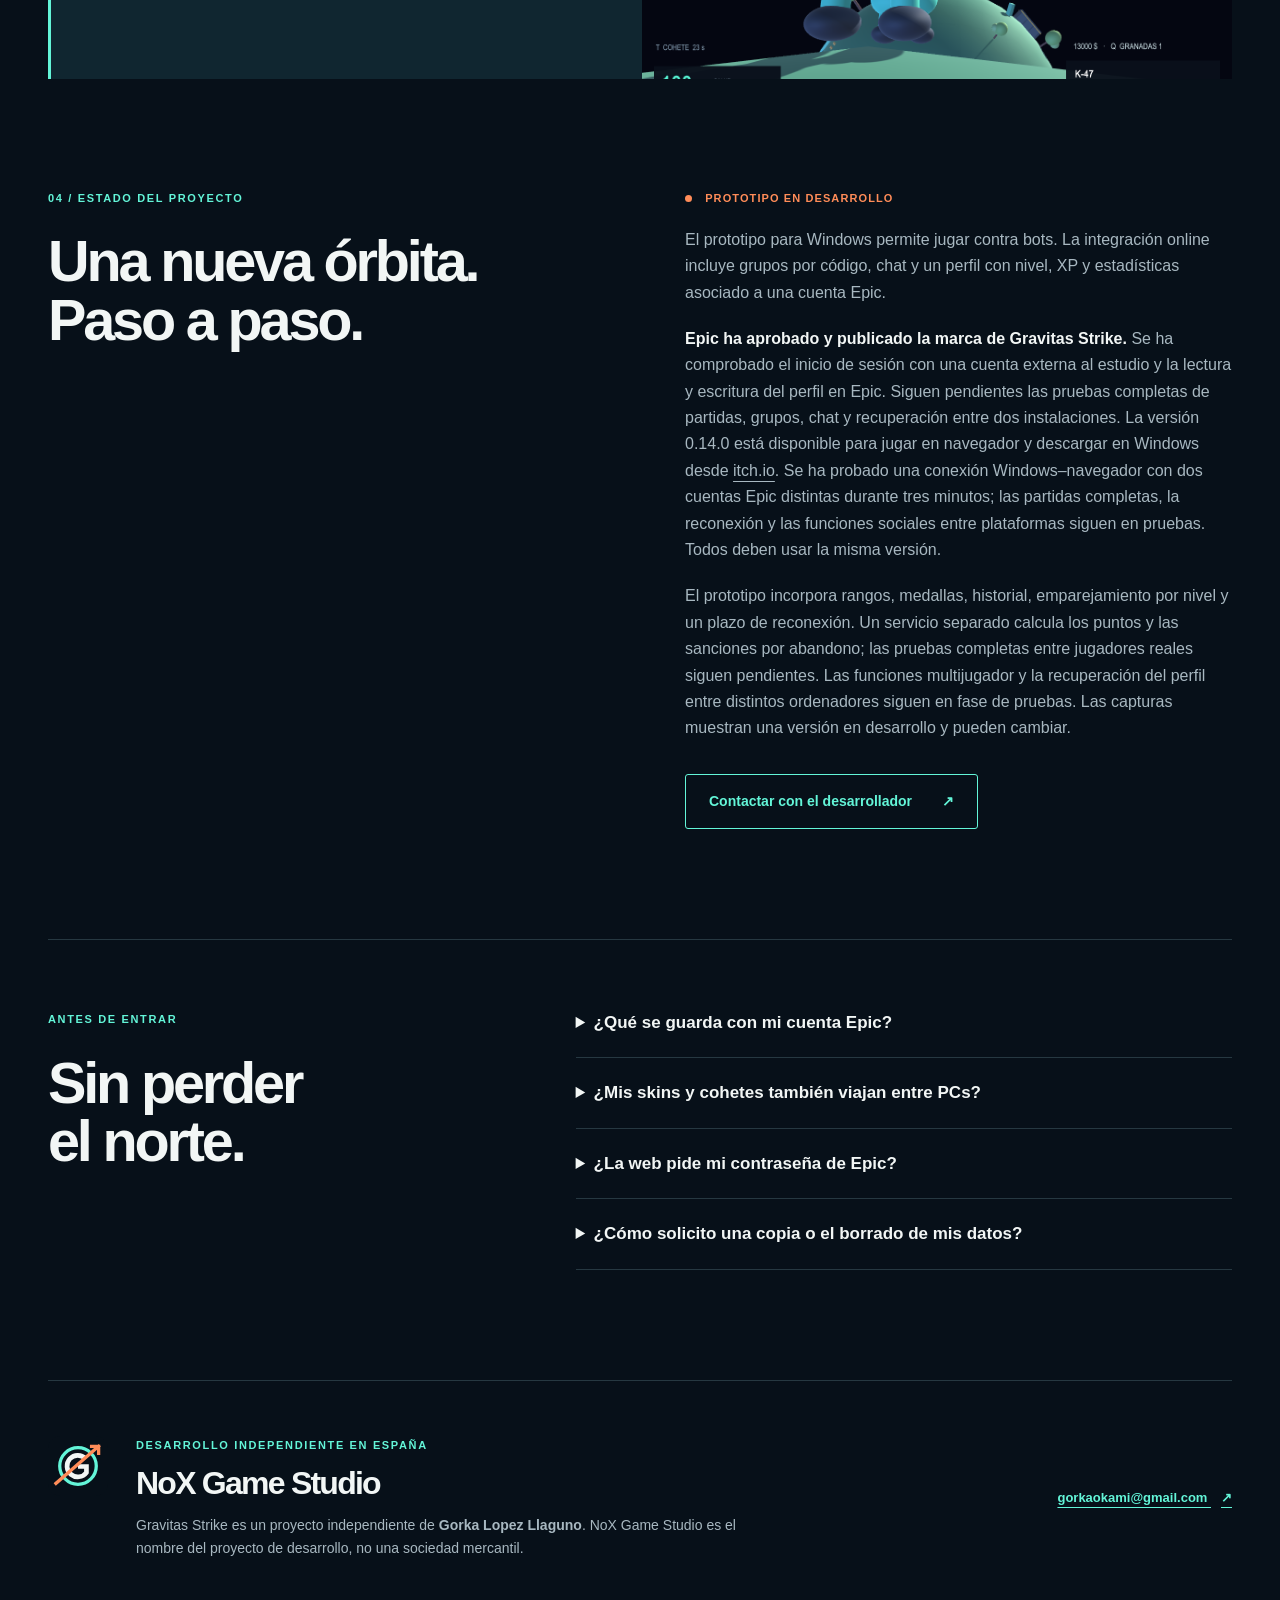
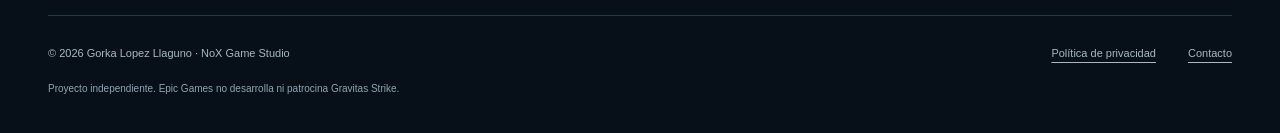
==== commit b88b40a0: "Update availability for Windows and web 0.14.0" ====
--- a/index.html
+++ b/index.html
@@ -5,7 +5,7 @@
   <meta name="viewport" content="width=device-width, initial-scale=1">
   <meta name="theme-color" content="#071019">
   <title>Gravitas Strike — Combate en otra órbita</title>
-  <meta name="description" content="Gravitas Strike, el juego 3D de NoX Game Studio: gravedad esférica, saltos entre planetas y combate táctico por equipos. Prototipo independiente para Windows.">
+  <meta name="description" content="Gravitas Strike, el juego 3D de NoX Game Studio: gravedad esférica, saltos entre planetas y combate táctico por equipos. Prototipo independiente para Windows y navegador.">
   <link rel="canonical" href="https://gravitas-strike.duckdns.org/">
   <meta property="og:title" content="Gravitas Strike — Combate en otra órbita">
   <meta property="og:description" content="Encuentra tu ángulo. Salta entre planetas. Juega por el equipo. Un proyecto independiente de NoX Game Studio.">
@@ -61,7 +61,7 @@
       <div><p class="eyebrow">03 / ELIGE TU EQUIPO</p><h2 id="arsenal-title">Cada compra<br>cuenta.</h2><p>Empiezas con 800 $ de la partida y sin armas. Pistolas, subfusiles, escopetas, rifles, francotiradores y ametralladoras tienen precios, daño, munición y retroceso diferentes.</p><p>Los acabados de las armas tienen identidad, desgaste y patrón. Inspecciona cada pieza de cerca y descubre recompensas al completar partidas.</p><a class="text-link" href="#preguntas">Cómo se guarda la colección <span aria-hidden="true">↗</span></a></div>
     </section>
     <section class="cosmetic-banner wrap" aria-labelledby="cosmetic-title"><div><p class="eyebrow">UNA FIRMA EN EL CIELO</p><h2 id="cosmetic-title">Celebra a tu manera.</h2><p>Cohetes cosméticos con imagen y chispas de fuego artificial. Sin daño, con 25 segundos entre usos.</p></div><img src="assets/firework.png" alt="Fuego artificial cosmético iluminando el cielo de un mapa de Gravitas Strike" width="1280" height="900" loading="lazy"></section>
-    <section class="section wrap access" id="acceso" aria-labelledby="access-title"><div><p class="eyebrow">04 / ESTADO DEL PROYECTO</p><h2 id="access-title">Una nueva órbita.<br>Paso a paso.</h2></div><div class="access-copy"><p class="status"><span class="signal amber" aria-hidden="true"></span> PROTOTIPO EN DESARROLLO</p><p>El prototipo para Windows permite jugar contra bots. La integración online incluye grupos por código, chat y un perfil con nivel, XP y estadísticas asociado a una cuenta Epic.</p><p><strong>Epic ha aprobado y publicado la marca de Gravitas Strike.</strong> Se ha comprobado el inicio de sesión con una cuenta externa al estudio y la lectura y escritura del perfil en Epic. Siguen pendientes las pruebas completas de partidas, grupos, chat y recuperación entre dos instalaciones. La descarga de prueba para Windows está disponible en <a href="https://gorak182.itch.io/gravitas-strike" rel="noopener noreferrer">itch.io</a>. La versión web con juego cruzado está en validación y todavía no está publicada.</p><p>El prototipo incorpora rangos, medallas, historial, emparejamiento por nivel y un plazo de reconexión. Un servicio separado calcula los puntos y las sanciones por abandono; las pruebas completas entre jugadores reales siguen pendientes. Las funciones multijugador y la recuperación del perfil entre distintos ordenadores siguen en fase de pruebas. Las capturas muestran una versión en desarrollo y pueden cambiar.</p><a class="button secondary" href="mailto:gorkaokami@gmail.com?subject=Gravitas%20Strike%20-%20Contacto">Contactar con el desarrollador <span aria-hidden="true">↗</span></a></div></section>
+    <section class="section wrap access" id="acceso" aria-labelledby="access-title"><div><p class="eyebrow">04 / ESTADO DEL PROYECTO</p><h2 id="access-title">Una nueva órbita.<br>Paso a paso.</h2></div><div class="access-copy"><p class="status"><span class="signal amber" aria-hidden="true"></span> PROTOTIPO EN DESARROLLO</p><p>El prototipo para Windows permite jugar contra bots. La integración online incluye grupos por código, chat y un perfil con nivel, XP y estadísticas asociado a una cuenta Epic.</p><p><strong>Epic ha aprobado y publicado la marca de Gravitas Strike.</strong> Se ha comprobado el inicio de sesión con una cuenta externa al estudio y la lectura y escritura del perfil en Epic. Siguen pendientes las pruebas completas de partidas, grupos, chat y recuperación entre dos instalaciones. La versión 0.14.0 está disponible para jugar en navegador y descargar en Windows desde <a href="https://gorak182.itch.io/gravitas-strike" rel="noopener noreferrer">itch.io</a>. Se ha probado una conexión Windows–navegador con dos cuentas Epic distintas durante tres minutos; las partidas completas, la reconexión y las funciones sociales entre plataformas siguen en pruebas. Todos deben usar la misma versión.</p><p>El prototipo incorpora rangos, medallas, historial, emparejamiento por nivel y un plazo de reconexión. Un servicio separado calcula los puntos y las sanciones por abandono; las pruebas completas entre jugadores reales siguen pendientes. Las funciones multijugador y la recuperación del perfil entre distintos ordenadores siguen en fase de pruebas. Las capturas muestran una versión en desarrollo y pueden cambiar.</p><a class="button secondary" href="mailto:gorkaokami@gmail.com?subject=Gravitas%20Strike%20-%20Contacto">Contactar con el desarrollador <span aria-hidden="true">↗</span></a></div></section>
     <section class="section wrap faq" id="preguntas" aria-labelledby="faq-title"><div><p class="eyebrow">ANTES DE ENTRAR</p><h2 id="faq-title">Sin perder<br>el norte.</h2></div><div>
       <details><summary>¿Qué se guarda con mi cuenta Epic?</summary><p>El sistema de perfil está preparado para sincronizar nombre visible, nivel, XP y estadísticas mediante Epic Online Services. Para recuperar el progreso en otro PC, el guardado debe haberse sincronizado. La recuperación real entre dispositivos todavía está en pruebas.</p></details>
       <details><summary>¿Mis skins y cohetes también viajan entre PCs?</summary><p>Con cuenta Epic, la colección se conserva en el servicio de Gravitas: skins, cofres, llaves, pegatinas y cohetes. El invitado mantiene una colección local separada. La comprobación completa de recuperación entre instalaciones sigue en curso.</p></details>
